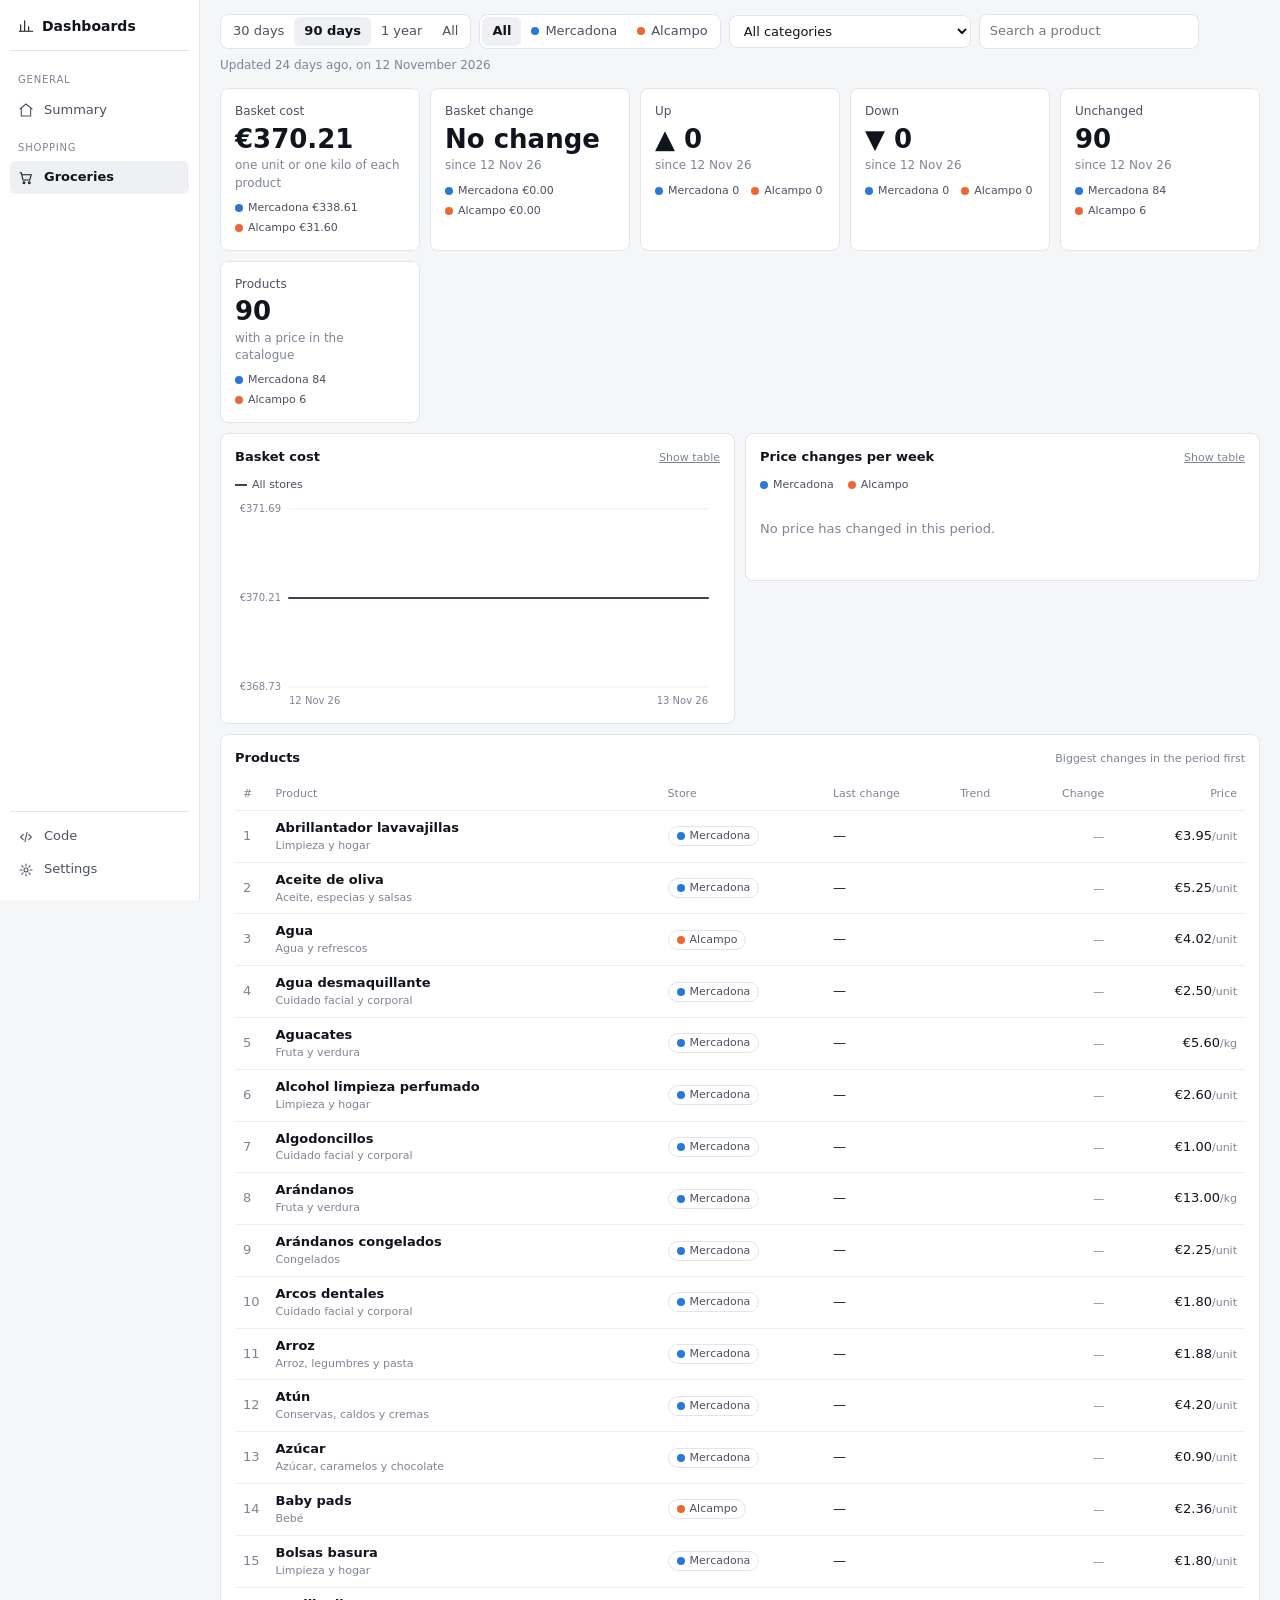
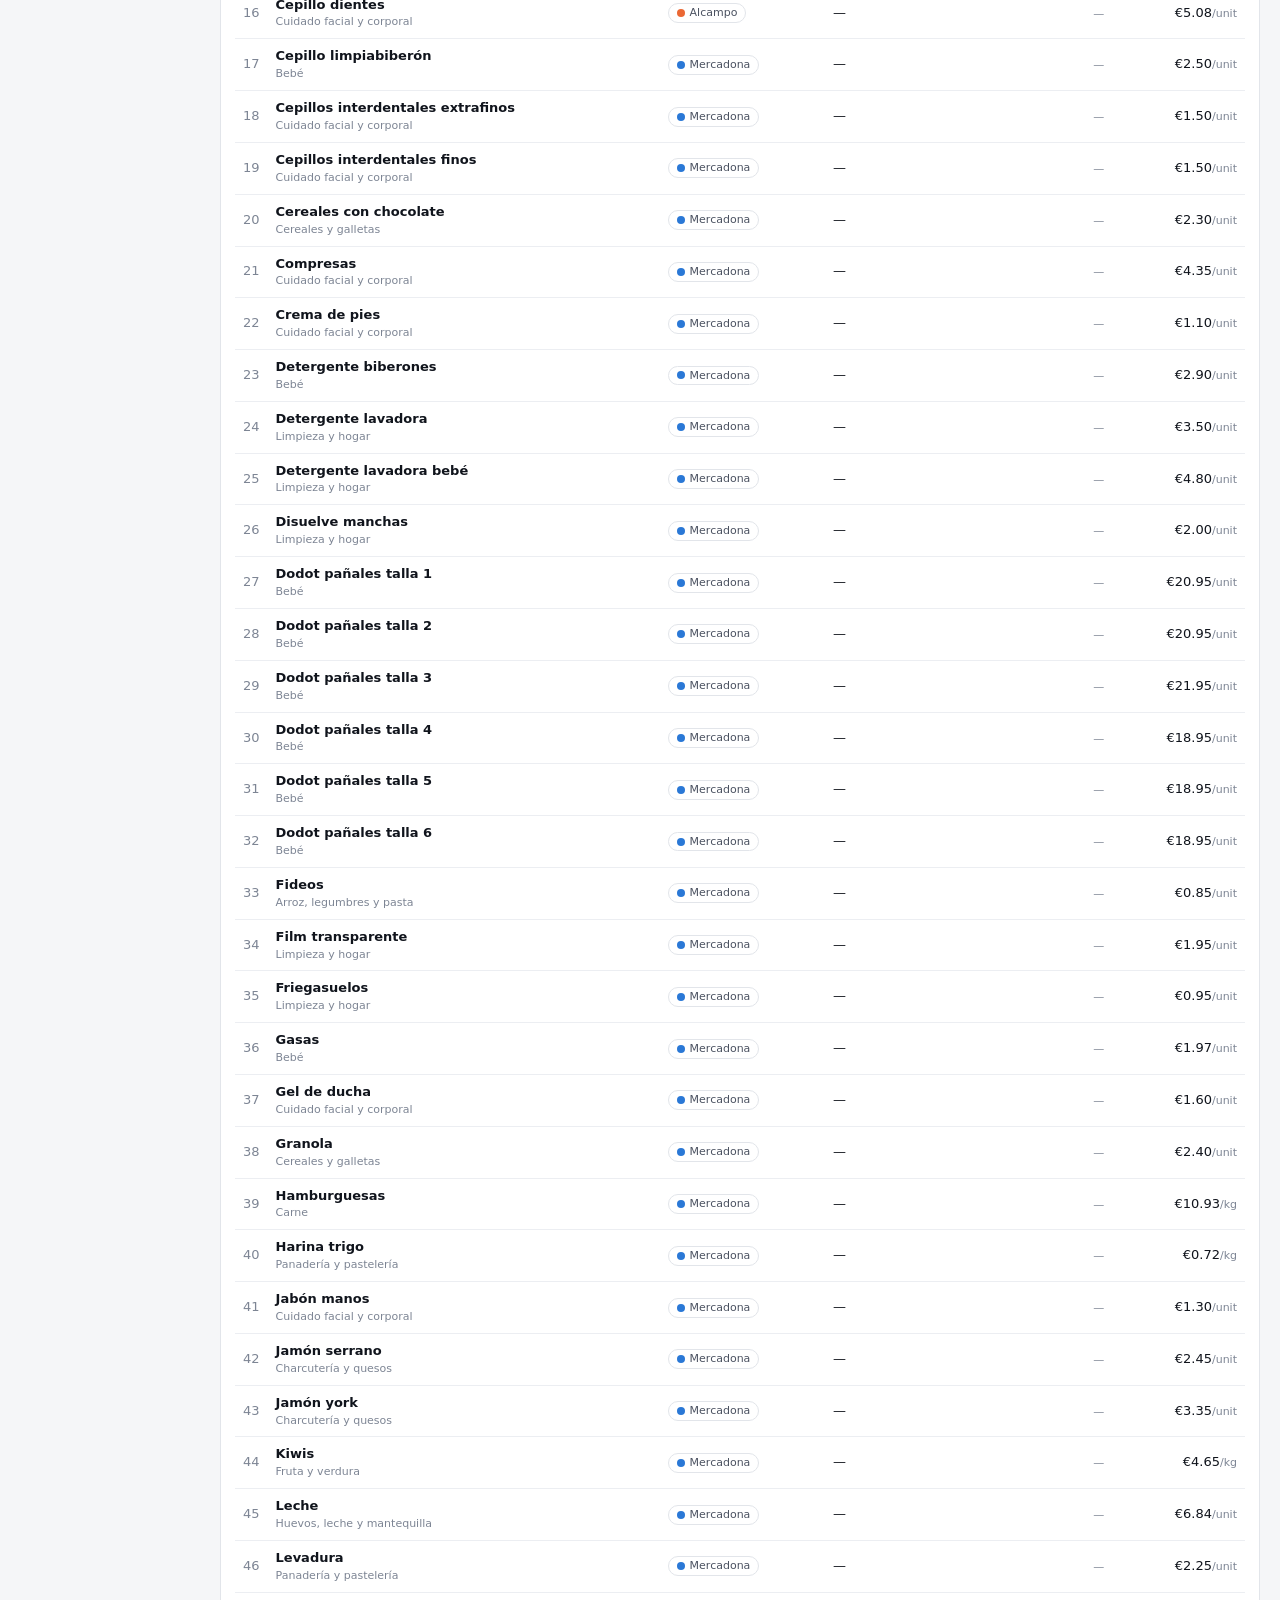
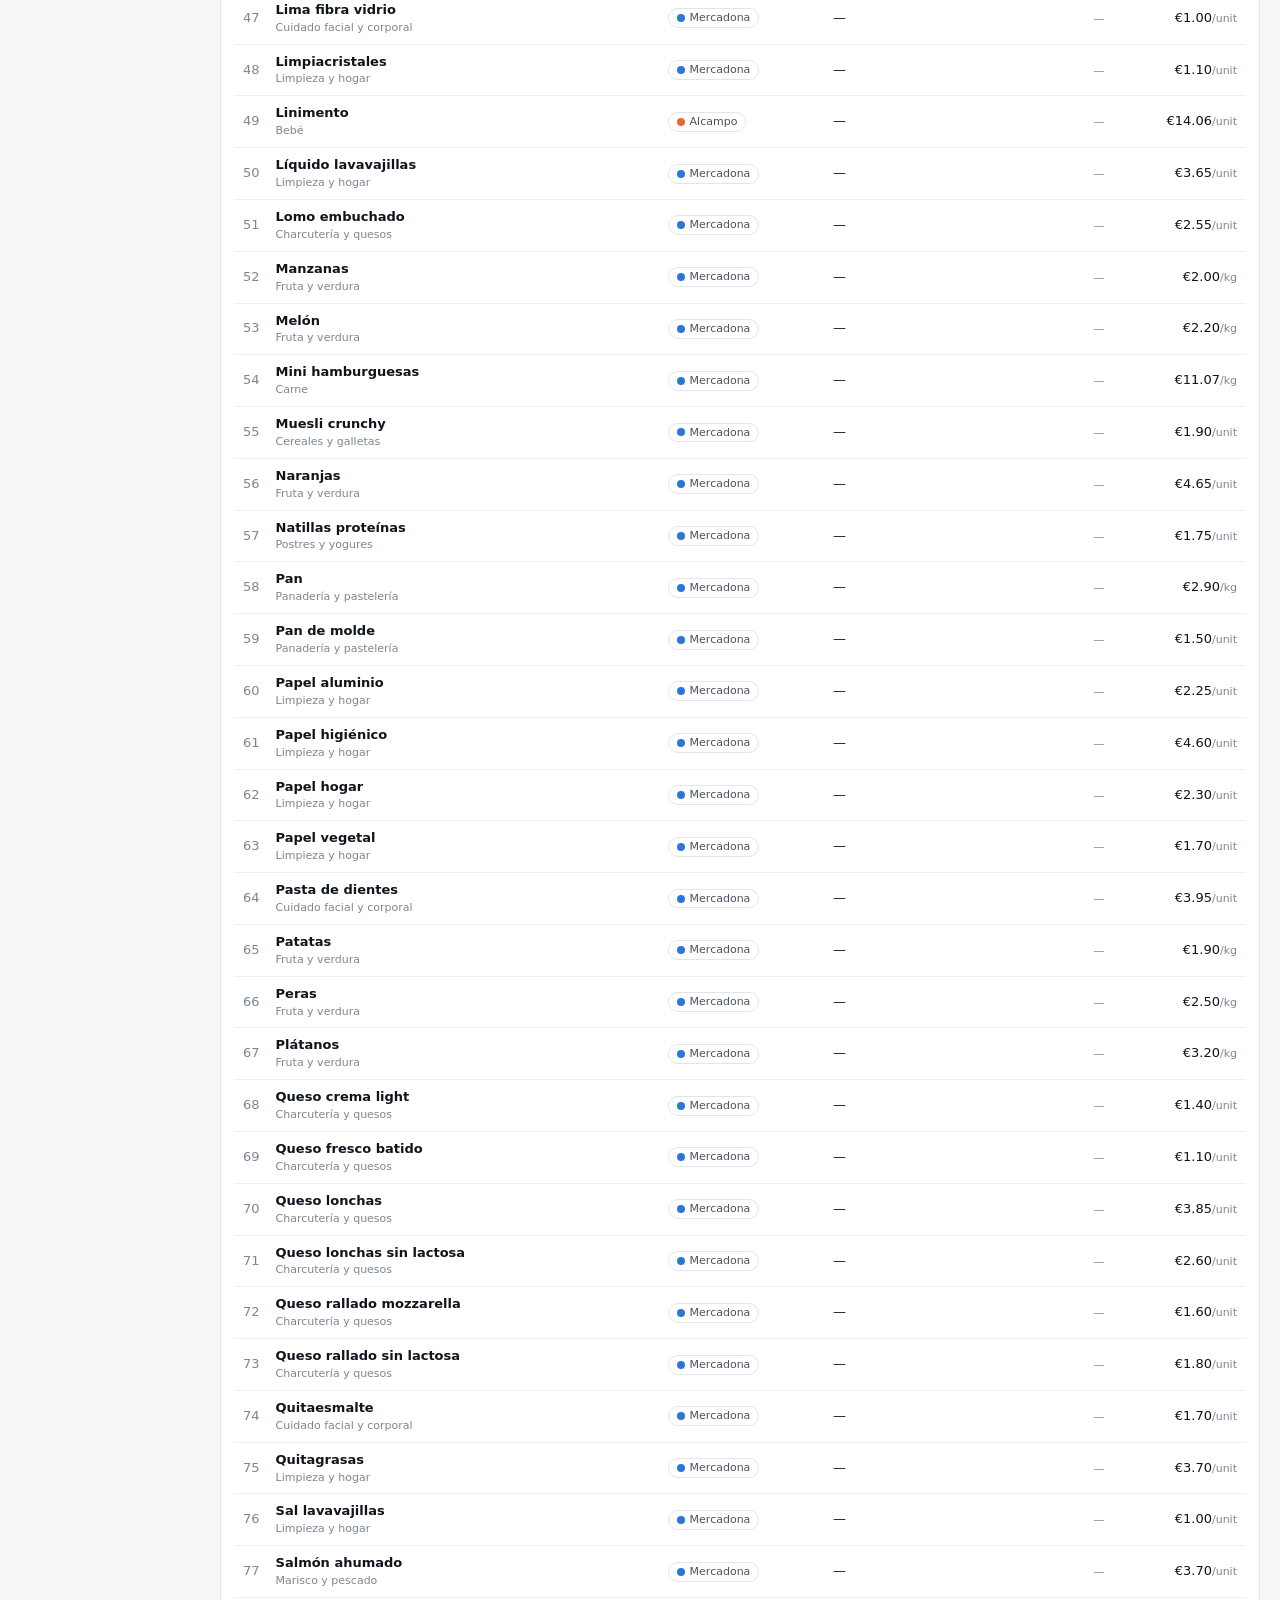
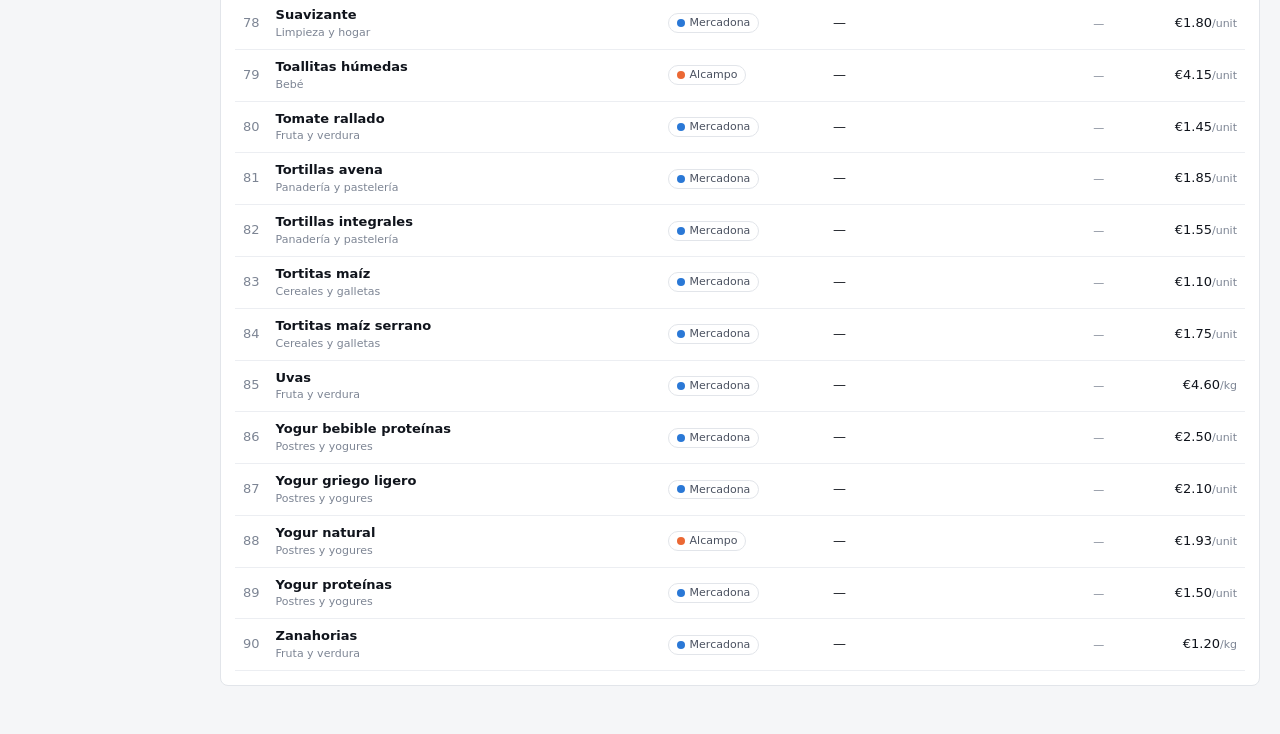
==== groceries/index.html @ 06e3a7f6 "Move the site to English, with English and Spanish texts and an embedded mode Files, code, comments," ====
<!doctype html>
<html lang="en">
<head>
  <meta charset="utf-8">
  <meta name="viewport" content="width=device-width, initial-scale=1">
  <meta name="robots" content="noindex, nofollow">
  <title data-i18n="groceries.pageTitle">Groceries · Dashboards</title>
  <link rel="stylesheet" href="../styles.css">
  <script src="../i18n.js"></script>
  <script src="../common.js"></script>
</head>
<body data-root="../" data-page="groceries">
  <aside id="menu"></aside>

  <main class="page">
    <div class="toolbar">
      <div class="button-group" id="period" role="group" data-i18n-label="groceries.period">
        <button data-days="30" data-i18n="groceries.days30">30 days</button>
        <button data-days="90" class="current" data-i18n="groceries.days90">90 days</button>
        <button data-days="365" data-i18n="groceries.year">1 year</button>
        <button data-days="0" data-i18n="groceries.all">All</button>
      </div>
      <div class="button-group" id="store" role="group" data-i18n-label="groceries.store">
        <button data-store="" class="current" data-i18n="groceries.all">All</button>
        <button data-store="Mercadona"><span class="dot s1"></span>Mercadona</button>
        <button data-store="Alcampo"><span class="dot s2"></span>Alcampo</button>
      </div>
      <select class="field" id="category" data-i18n-label="groceries.category"><option value="" data-i18n="groceries.allCategories">All categories</option></select>
      <input class="field" id="search" type="search" data-i18n-placeholder="groceries.search" data-i18n-label="groceries.search">
      <span class="spacer"></span>
      <span class="note" id="updated"></span>
    </div>

    <section class="grid stats" id="stats"></section>

    <section class="grid two">
      <div class="card">
        <div class="head"><h2 data-i18n="groceries.basketCost">Basket cost</h2><span class="spacer"></span><button class="link" data-table="basket-table" data-i18n="groceries.showTable">Show table</button></div>
        <div class="legend" id="basket-legend"></div>
        <div class="chart" id="basket"></div>
        <div class="wide-table" id="basket-table" hidden></div>
      </div>
      <div class="card">
        <div class="head"><h2 data-i18n="groceries.changesPerWeek">Price changes per week</h2><span class="spacer"></span><button class="link" data-table="weeks-table" data-i18n="groceries.showTable">Show table</button></div>
        <div class="legend"><span><span class="dot s1"></span>Mercadona</span><span><span class="dot s2"></span>Alcampo</span></div>
        <div class="chart" id="weeks"></div>
        <div class="wide-table" id="weeks-table" hidden></div>
      </div>
    </section>

    <section class="card">
      <div class="head"><h2 data-i18n="groceries.products">Products</h2><span class="spacer"></span><span class="minor" data-i18n="groceries.sortNote">Biggest changes in the period first</span></div>
      <div class="wide-table" id="products"></div>
    </section>
  </main>

  <dialog id="detail">
    <button class="field close" id="close" data-i18n="groceries.close">Close</button>
    <h2 id="detail-name"></h2>
    <p class="minor" id="detail-sub"></p>
    <div class="chart" id="detail-chart"></div>
    <div class="wide-table" id="detail-table"></div>
  </dialog>

  <script src="dashboard.js"></script>
</body>
</html>
---- styles.css ----
/* Styles shared by every dashboard. Colours are named by role (surface, text, series,
   status) and change in one place between light and dark. */

/* Theme (cool or warm) and mode (auto, light or dark). common.js sets them on <html>
   as data-theme and data-mode, from the settings saved in the browser. */

:root {
  color-scheme: light;
  --radius: 8px;
  --bg: #f5f6f8; --surface: #ffffff; --border: #e2e5ea; --text: #10141c; --text-2: #4a5160;
  --text-3: #7d8594; --grid: #eceef2; --active: #eef0f4; --total: #3d4350;
  --series-1: #2a78d6; --series-2: #eb6834; --up: #d03b3b; --down: #0ca30c; --warn: #c98500;
}
:root[data-theme="warm"] {
  --bg: #f6f6f4; --surface: #ffffff; --border: #e4e3de; --text: #14140f; --text-2: #52514e;
  --text-3: #86857e; --grid: #ecebe6; --active: #eeeeea; --total: #3d3c38;
}

@media (prefers-color-scheme: dark) {
  :root:not([data-mode="light"]) {
    color-scheme: dark;
  --bg: #0d1016; --surface: #151922; --border: #272c38; --text: #eceef2; --text-2: #b8bfcc;
  --text-3: #808898; --grid: #222733; --active: #1f2430; --total: #c9cdd6;
  --series-1: #3987e5; --series-2: #d95926; --up: #e66767; --down: #0ca30c; --warn: #fab219;
  }
  :root[data-theme="warm"]:not([data-mode="light"]) {
  --bg: #111110; --surface: #1a1a19; --border: #2e2e2b; --text: #f0efec; --text-2: #c3c2b7;
  --text-3: #8f8e85; --grid: #2a2a27; --active: #262624; --total: #d2d0c8;
  }
}
:root[data-mode="dark"] {
  color-scheme: dark;
  --bg: #0d1016; --surface: #151922; --border: #272c38; --text: #eceef2; --text-2: #b8bfcc;
  --text-3: #808898; --grid: #222733; --active: #1f2430; --total: #c9cdd6;
  --series-1: #3987e5; --series-2: #d95926; --up: #e66767; --down: #0ca30c; --warn: #fab219;
}
:root[data-mode="dark"][data-theme="warm"] {
  --bg: #111110; --surface: #1a1a19; --border: #2e2e2b; --text: #f0efec; --text-2: #c3c2b7;
  --text-3: #8f8e85; --grid: #2a2a27; --active: #262624; --total: #d2d0c8;
}

* { box-sizing: border-box; }

body {
  margin: 0;
  background: var(--bg);
  color: var(--text);
  font: 13px/1.45 system-ui, -apple-system, "Segoe UI", Roboto, sans-serif;
  display: grid;
  grid-template-columns: 200px minmax(0, 1fr);
  min-height: 100vh;
}

a { color: inherit; text-decoration: none; }

/* Side menu */

.menu {
  background: var(--surface);
  border-right: 1px solid var(--border);
  padding: 14px 10px;
  position: sticky;
  top: 0;
  height: 100vh;
  display: flex;
  flex-direction: column;
  gap: 2px;
}

.menu .brand {
  display: flex;
  align-items: center;
  gap: 8px;
  font-weight: 700;
  font-size: 14px;
  padding: 2px 8px 14px;
  border-bottom: 1px solid var(--border);
  margin-bottom: 8px;
}

.menu .group {
  color: var(--text-3);
  font-size: 10px;
  letter-spacing: 0.08em;
  text-transform: uppercase;
  padding: 12px 8px 4px;
}

.menu a.item {
  display: flex;
  align-items: center;
  gap: 10px;
  padding: 7px 8px;
  border-radius: 6px;
  color: var(--text-2);
}

.menu a.item:hover { background: var(--active); }
.menu a.item.current { background: var(--active); color: var(--text); font-weight: 600; }
.menu svg { width: 16px; height: 16px; flex: none; fill: none; stroke: currentColor; stroke-width: 1.6; stroke-linecap: round; stroke-linejoin: round; }
.menu .bottom { margin-top: auto; border-top: 1px solid var(--border); padding-top: 8px; }

/* Content */

.page { padding: 14px 20px 48px; min-width: 0; }

.toolbar {
  display: flex;
  flex-wrap: wrap;
  align-items: center;
  gap: 8px;
  margin-bottom: 14px;
}

.toolbar .spacer { flex: 1; }
.toolbar .note { color: var(--text-3); font-size: 12px; }

.title { font-size: 17px; font-weight: 650; margin: 2px 0 12px; display: flex; align-items: center; gap: 8px; }
.section { color: var(--text-3); font-size: 10px; letter-spacing: 0.08em; text-transform: uppercase; margin: 22px 0 8px; }

.dot { width: 8px; height: 8px; border-radius: 50%; display: inline-block; flex: none; background: var(--text-3); }
.dot.ok { background: var(--down); }
.dot.warn { background: var(--warn); }
.dot.bad { background: var(--up); }
.dot.s1 { background: var(--series-1); }
.dot.s2 { background: var(--series-2); }

/* Button groups and fields of the filter bar */

.button-group { display: inline-flex; border: 1px solid var(--border); border-radius: var(--radius); background: var(--surface); padding: 2px; }
.button-group button { font: inherit; color: var(--text-2); background: none; border: 0; border-radius: 6px; padding: 5px 10px; cursor: pointer; display: inline-flex; align-items: center; gap: 6px; }
.button-group button:hover { color: var(--text); }
.button-group button.current { background: var(--active); color: var(--text); font-weight: 600; }

.field { font: inherit; color: var(--text); background: var(--surface); border: 1px solid var(--border); border-radius: var(--radius); padding: 7px 10px; }
input.field { min-width: 220px; }

/* Alerts on the summary */

.alerts { display: flex; flex-wrap: wrap; gap: 8px; margin-bottom: 6px; }
.chip { display: inline-flex; align-items: center; gap: 7px; border: 1px solid var(--border); background: var(--surface); border-radius: 999px; padding: 5px 12px; }
.chip:hover { border-color: var(--text-3); }
.chip .of { color: var(--text-3); }

/* Cards */

.card { background: var(--surface); border: 1px solid var(--border); border-radius: var(--radius); padding: 14px; min-width: 0; }
.card h2 { margin: 0; font-size: 13px; font-weight: 600; }
.card .head { display: flex; align-items: center; gap: 8px; margin-bottom: 10px; }
.card .head .spacer { flex: 1; }
.card .head a, .link { color: var(--text-3); font-size: 11px; text-decoration: underline; cursor: pointer; background: none; border: 0; padding: 0; font-family: inherit; }

.grid { display: grid; gap: 10px; }
.grid.summary { grid-template-columns: repeat(auto-fill, minmax(230px, 250px)); }
.grid.stats { grid-template-columns: repeat(auto-fit, minmax(170px, 1fr)); margin-bottom: 10px; }
.grid.two { grid-template-columns: repeat(auto-fit, minmax(360px, 1fr)); align-items: start; margin-bottom: 10px; }

a.card.summary { display: flex; flex-direction: column; gap: 2px; min-height: 190px; }
a.card.summary:hover { border-color: var(--text-3); }
.summary .head svg { width: 15px; height: 15px; fill: none; stroke: currentColor; stroke-width: 1.6; stroke-linecap: round; stroke-linejoin: round; }
.summary .sub { color: var(--text-2); }
.summary .lines { border-top: 1px solid var(--grid); margin-top: 10px; padding-top: 8px; color: var(--text-2); display: grid; gap: 3px; }
.summary .foot { margin-top: auto; padding-top: 10px; color: var(--text-3); font-size: 11px; }

.stat .label { color: var(--text-2); font-size: 12px; }
.stat .value { font-size: 26px; font-weight: 650; line-height: 1.25; font-variant-numeric: tabular-nums; margin: 2px 0; }
.stat .detail { color: var(--text-3); font-size: 12px; min-height: 18px; }
.stat .split { display: flex; flex-wrap: wrap; gap: 4px 12px; margin-top: 8px; color: var(--text-2); font-size: 11px; }
.stat .split span { display: inline-flex; align-items: center; gap: 5px; }

/* Tables */

table { width: 100%; border-collapse: collapse; font-variant-numeric: tabular-nums; }
th, td { text-align: left; padding: 8px; border-bottom: 1px solid var(--grid); vertical-align: middle; }
th { color: var(--text-3); font-weight: 500; font-size: 11px; }
td.num, th.num { text-align: right; white-space: nowrap; }
td.rank { color: var(--text-3); width: 28px; }
tr.row { cursor: pointer; }
tr.row:hover td { background: var(--active); }
.wide-table { overflow-x: auto; }
.name { font-weight: 600; }
.minor { color: var(--text-3); font-size: 11px; }

.tag { display: inline-flex; align-items: center; gap: 5px; border: 1px solid var(--border); border-radius: 999px; padding: 1px 8px; font-size: 11px; color: var(--text-2); white-space: nowrap; }

/* Up and down: colour never stands alone, it always comes with an arrow and a figure. */
.change { white-space: nowrap; color: var(--text-2); }
.change .arrow { font-size: 9px; margin-right: 3px; }
.change.up .arrow { color: var(--up); }
.change.down .arrow { color: var(--down); }

.empty { color: var(--text-3); padding: 14px 0; }

/* Charts */

.legend { display: flex; flex-wrap: wrap; gap: 4px 14px; color: var(--text-2); font-size: 11px; margin-bottom: 6px; }
.legend span { display: inline-flex; align-items: center; gap: 5px; }
.legend .dash { width: 12px; height: 2px; background: var(--total); display: inline-block; }

.chart { position: relative; }
.chart svg { display: block; width: 100%; height: auto; overflow: visible; }
.chart .axis text { fill: var(--text-3); font-size: 10px; }
.chart .grid-y { stroke: var(--grid); stroke-width: 1; }
.chart .line { fill: none; stroke: var(--total); stroke-width: 2; stroke-linejoin: round; stroke-linecap: round; }
.chart .line.s1 { stroke: var(--series-1); }
.chart .line.s2 { stroke: var(--series-2); }
.chart .mark { fill: var(--total); stroke: var(--surface); stroke-width: 2; }
.chart .mark.s1, .chart .bar-s1 { fill: var(--series-1); }
.chart .mark.s2, .chart .bar-s2 { fill: var(--series-2); }
.chart .cursor { stroke: var(--text-3); stroke-width: 1; stroke-dasharray: 3 3; }
.chart .tip {
  position: absolute;
  pointer-events: none;
  background: var(--text);
  color: var(--surface);
  border-radius: 6px;
  padding: 4px 8px;
  font-size: 11px;
  white-space: nowrap;
  transform: translate(-50%, -130%);
  z-index: 2;
}

.spark { width: 84px; height: 22px; display: block; }
.spark path { fill: none; stroke: var(--text-2); stroke-width: 1.4; }

dialog {
  width: min(720px, calc(100vw - 24px));
  border: 1px solid var(--border);
  border-radius: var(--radius);
  background: var(--surface);
  color: var(--text);
  padding: 18px;
}
dialog::backdrop { background: rgb(0 0 0 / 0.45); }
dialog h2 { margin: 0 0 2px; font-size: 16px; }
dialog .close { float: right; cursor: pointer; }

/* On narrow screens the menu becomes a bar at the top. */
@media (max-width: 800px) {
  body { grid-template-columns: minmax(0, 1fr); }
  .menu { position: static; height: auto; flex-direction: row; flex-wrap: wrap; align-items: center; border-right: 0; border-bottom: 1px solid var(--border); padding: 8px 10px; }
  .menu .brand { border: 0; margin: 0; padding: 2px 8px; }
  .menu .group { display: none; }
  .menu .bottom { margin: 0 0 0 auto; border: 0; padding: 0; }
  .page { padding: 12px 12px 40px; }
  input.field { min-width: 0; flex: 1 1 160px; }
}

/* Settings: menu at the top and narrow width. */
:root[data-menu="top"] body { grid-template-columns: minmax(0, 1fr); }
:root[data-menu="top"] .menu { position: static; height: auto; flex-direction: row; flex-wrap: wrap; align-items: center; border-right: 0; border-bottom: 1px solid var(--border); padding: 8px 14px; }
:root[data-menu="top"] .menu .brand { border: 0; margin: 0; padding: 2px 12px 2px 4px; }
:root[data-menu="top"] .menu .group { display: none; }
:root[data-menu="top"] .menu .bottom { margin: 0 0 0 auto; border: 0; padding: 0; }
:root[data-width="narrow"] .page { max-width: 1100px; width: 100%; margin: 0 auto; }

.menu .bottom { position: relative; }
.menu button.item { display: flex; align-items: center; gap: 10px; padding: 7px 8px; border-radius: 6px; color: var(--text-2); background: none; border: 0; font: inherit; width: 100%; cursor: pointer; }
.menu button.item:hover, .menu button.item[aria-expanded="true"] { background: var(--active); color: var(--text); }

.settings { position: absolute; left: calc(100% + 8px); bottom: 0; width: 270px; background: var(--surface); border: 1px solid var(--border); border-radius: var(--radius); padding: 12px; box-shadow: 0 8px 28px rgb(0 0 0 / 0.14); z-index: 5; }
:root[data-menu="top"] .settings { left: auto; right: 0; bottom: auto; top: calc(100% + 8px); }
.settings .label { color: var(--text-3); font-size: 10px; letter-spacing: 0.08em; text-transform: uppercase; margin: 10px 0 5px; }
.settings .label:first-child { margin-top: 0; }
.settings .button-group { display: flex; }
.settings .button-group button { flex: 1; justify-content: center; }
.settings .swatch { display: inline-flex; border-radius: 3px; overflow: hidden; }
.settings .swatch i { width: 10px; height: 14px; display: block; }

@media (max-width: 800px) {
  .settings { left: auto; right: 0; bottom: auto; top: calc(100% + 8px); }
}

:root[data-menu="top"] .menu .bottom { display: flex; gap: 2px; }
:root[data-menu="top"] .menu button.item { width: auto; }
@media (max-width: 800px) {
  .menu .bottom { display: flex; gap: 2px; }
  .menu button.item { width: auto; }
}

/* Embedded (?embed=1, inside Home Assistant for instance): no menu, and a link back
   to the summary on the other pages. */
:root[data-embed="true"] body { grid-template-columns: minmax(0, 1fr); }
:root[data-embed="true"] #menu { display: none; }
.back svg { width: 14px; height: 14px; fill: none; stroke: currentColor; stroke-width: 1.8; stroke-linecap: round; stroke-linejoin: round; }
.back { display: inline-flex; align-items: center; gap: 6px; color: var(--text-2); margin-bottom: 10px; }
.back:hover { color: var(--text); }
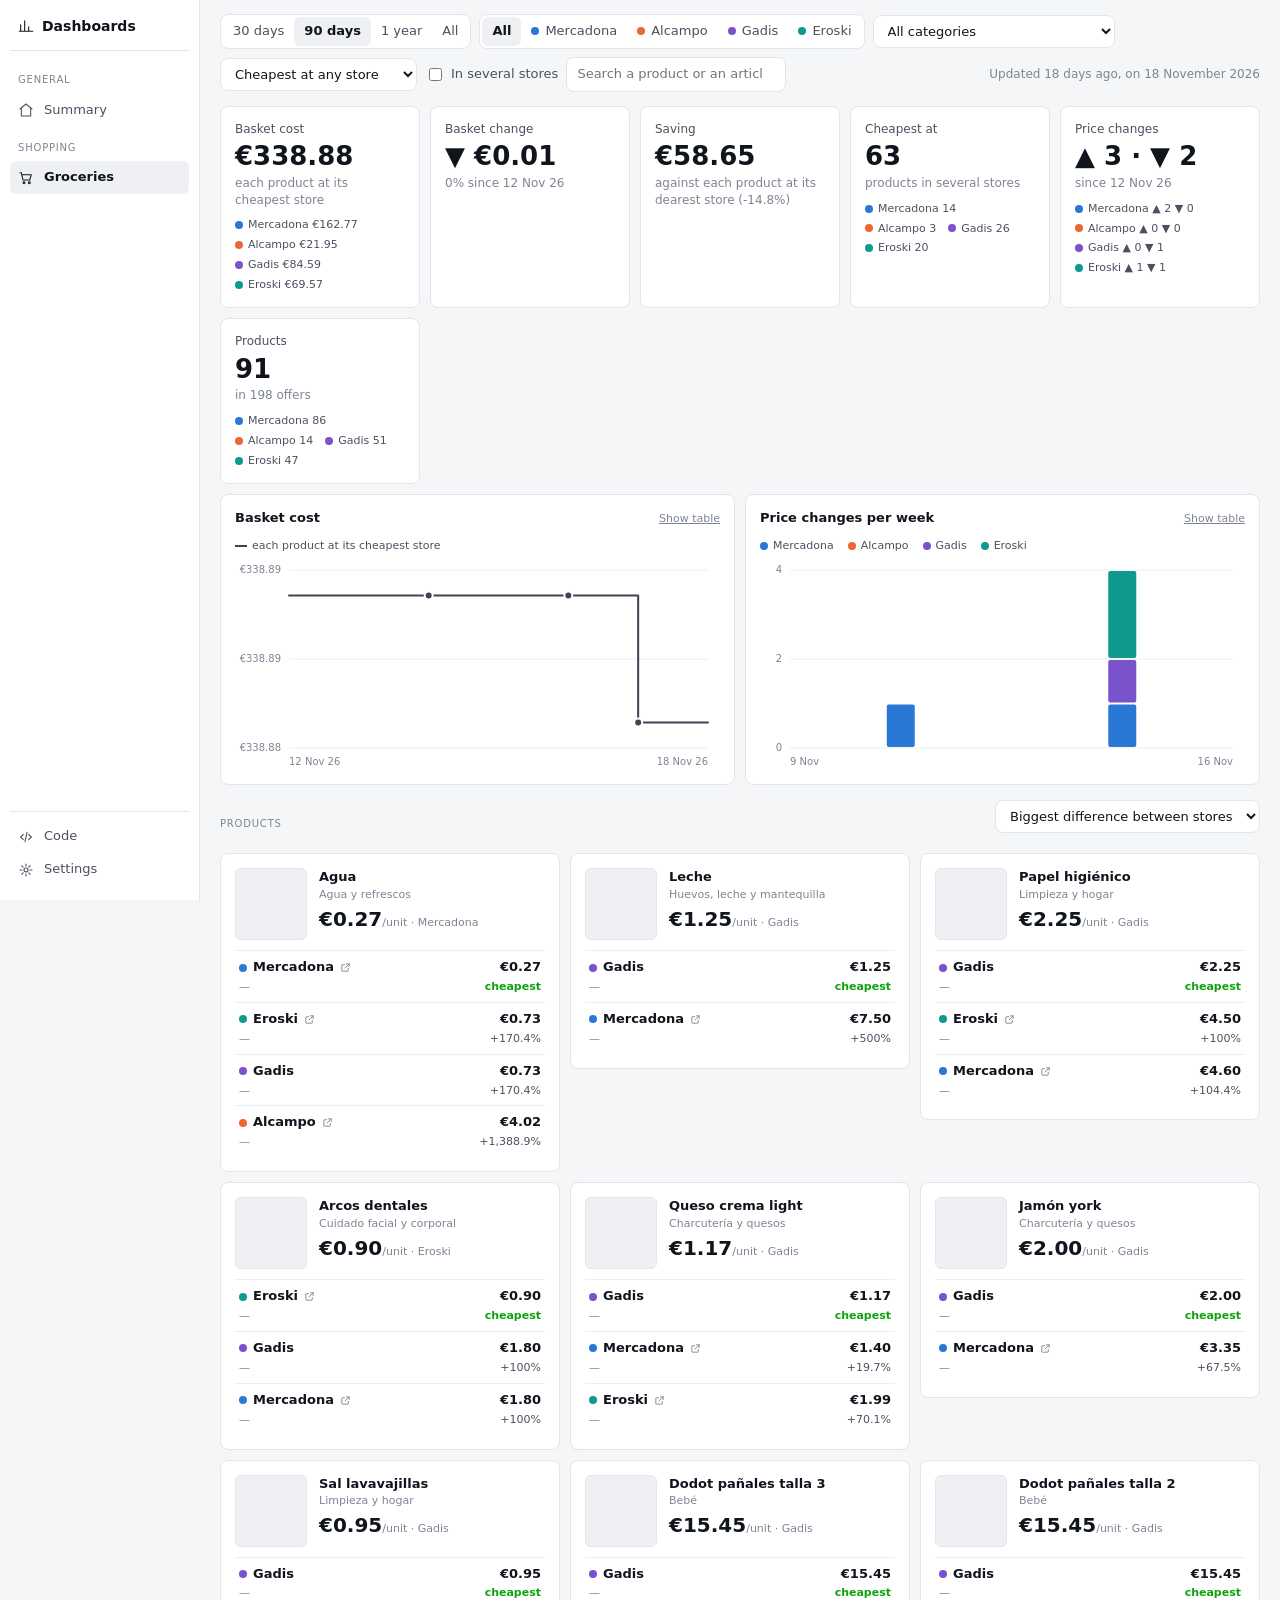
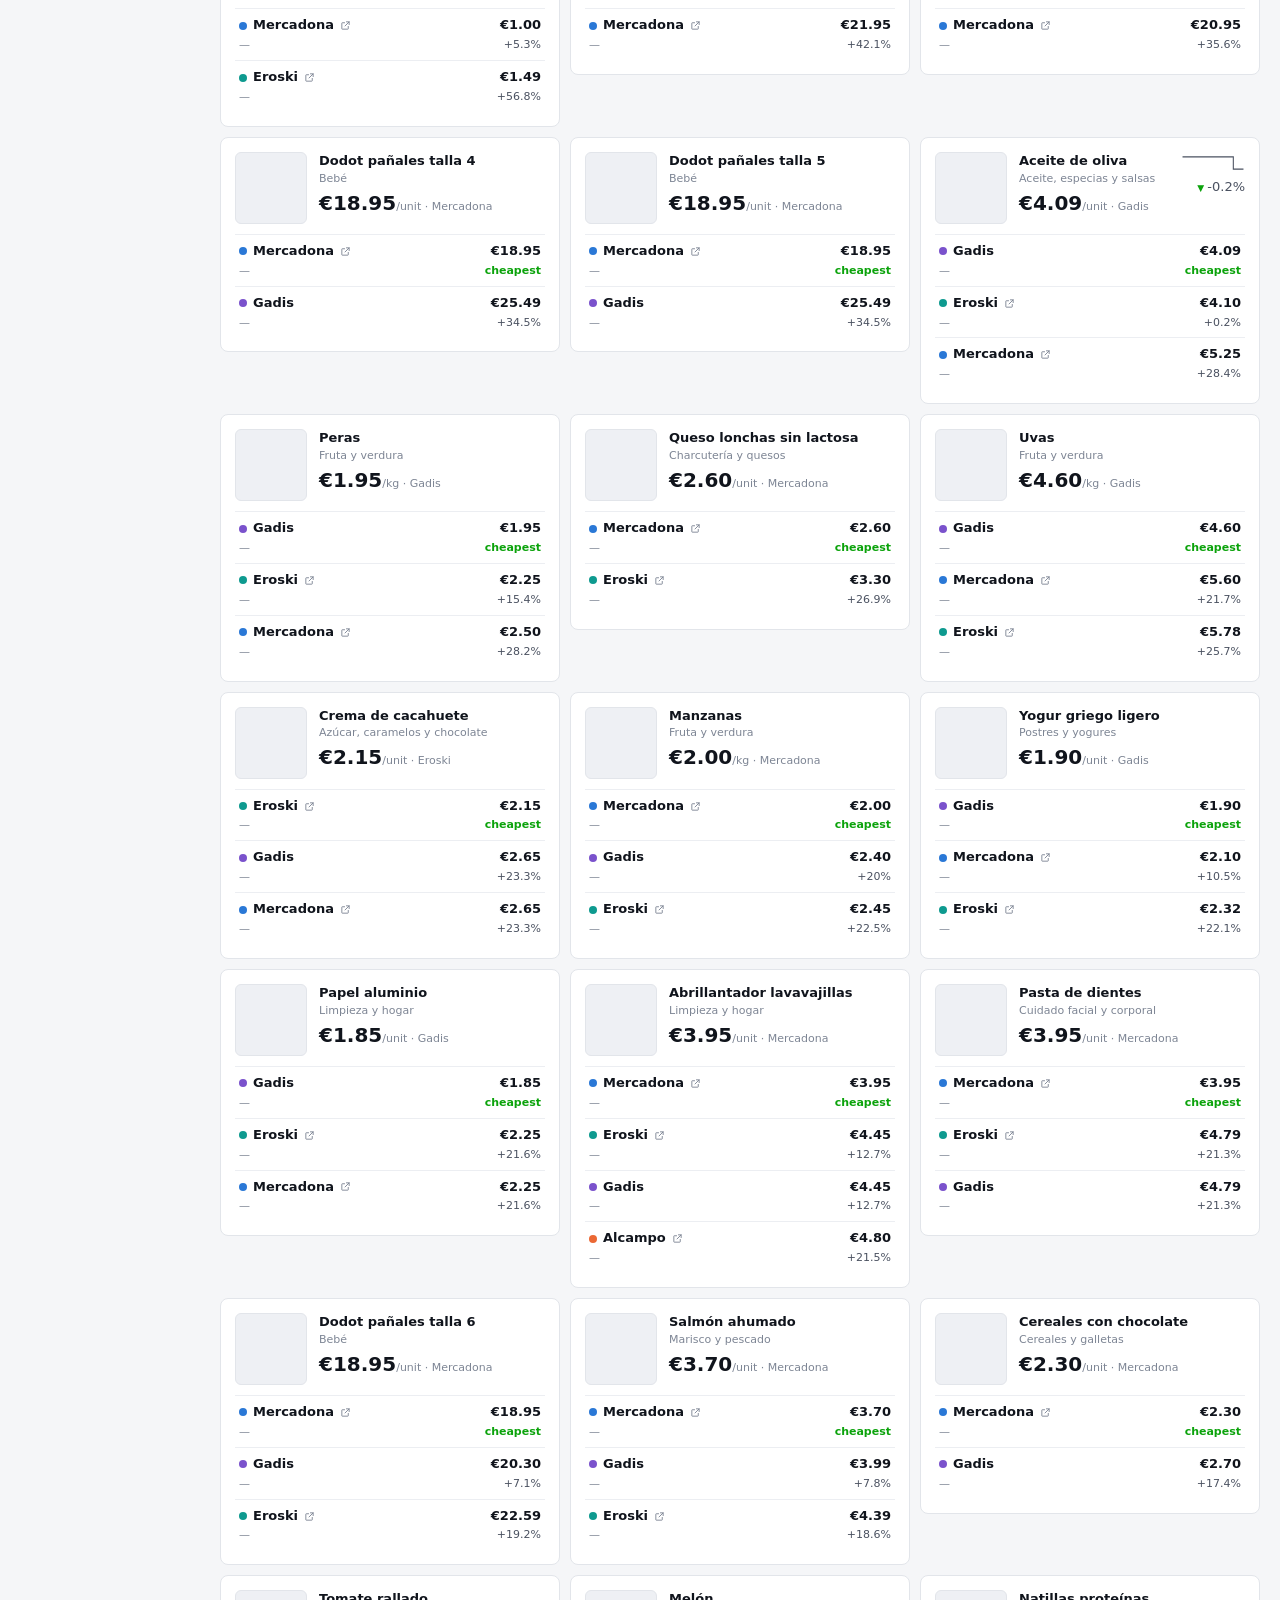
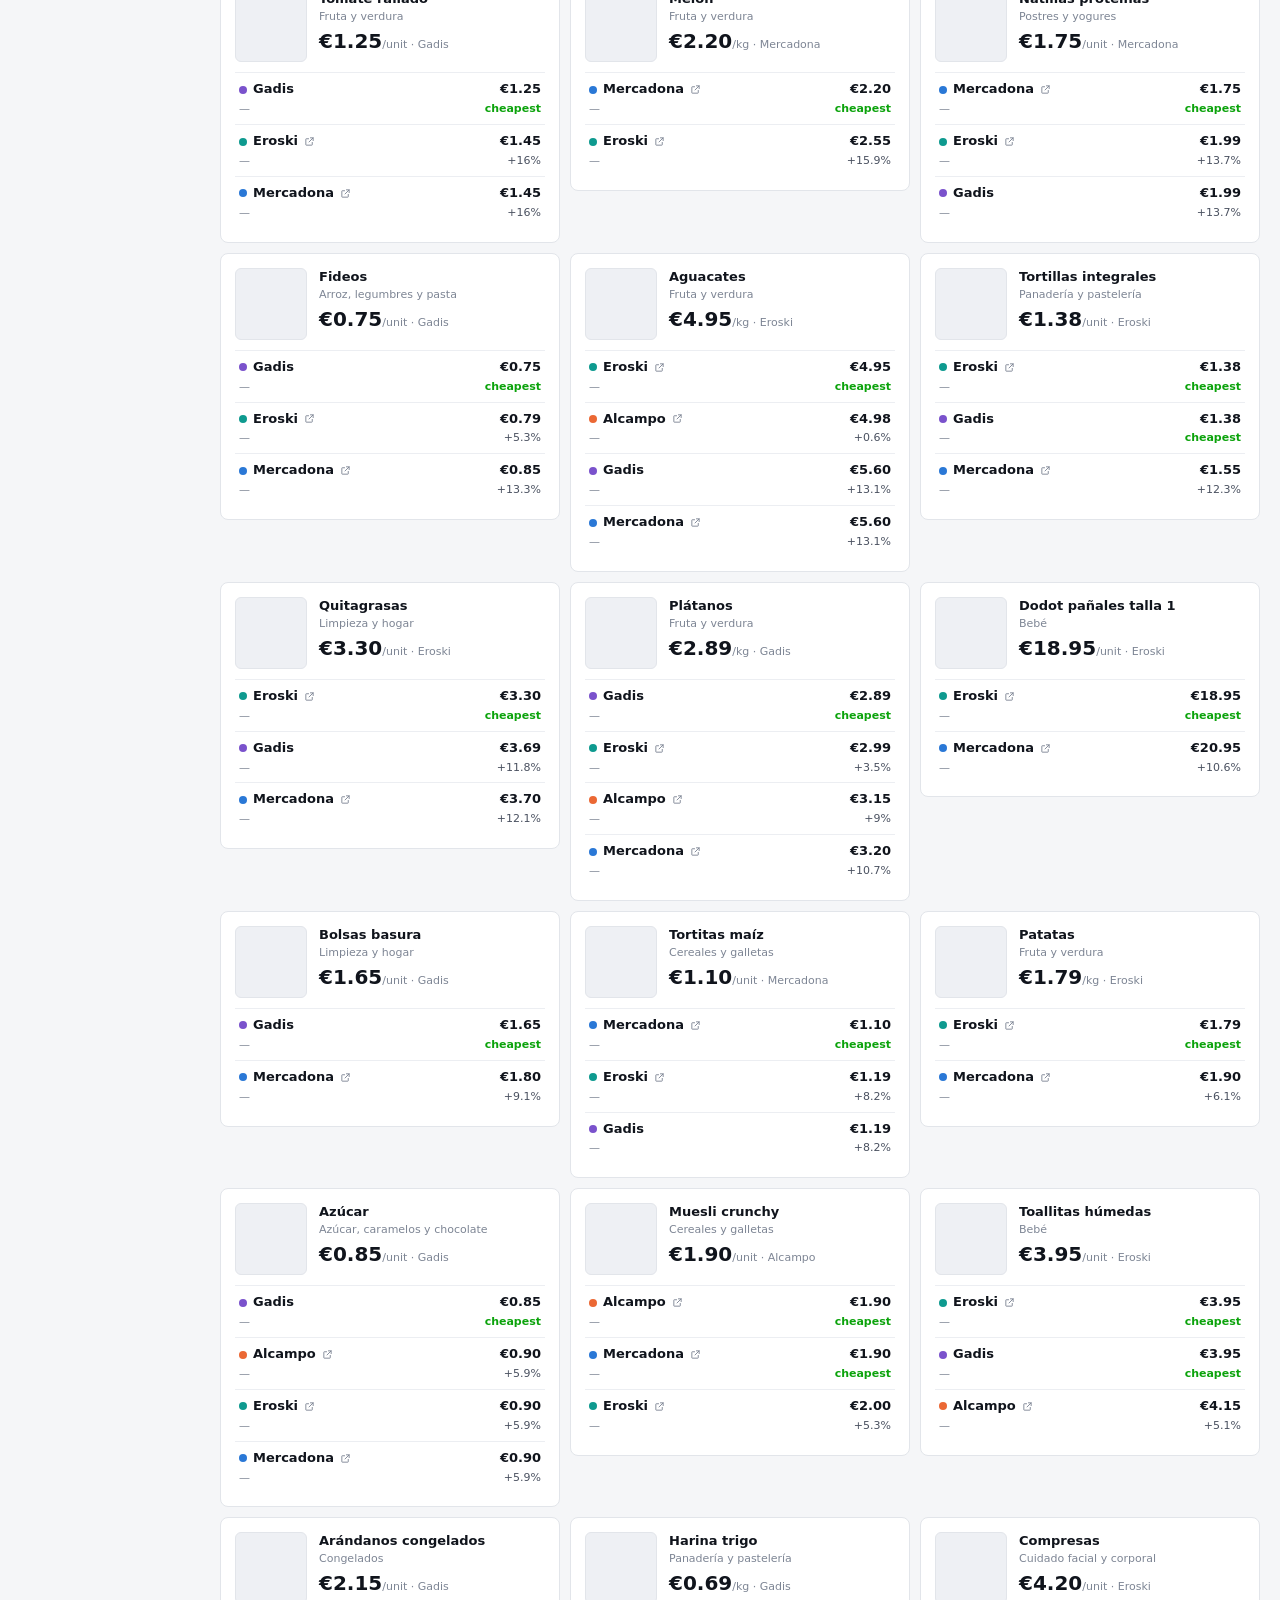
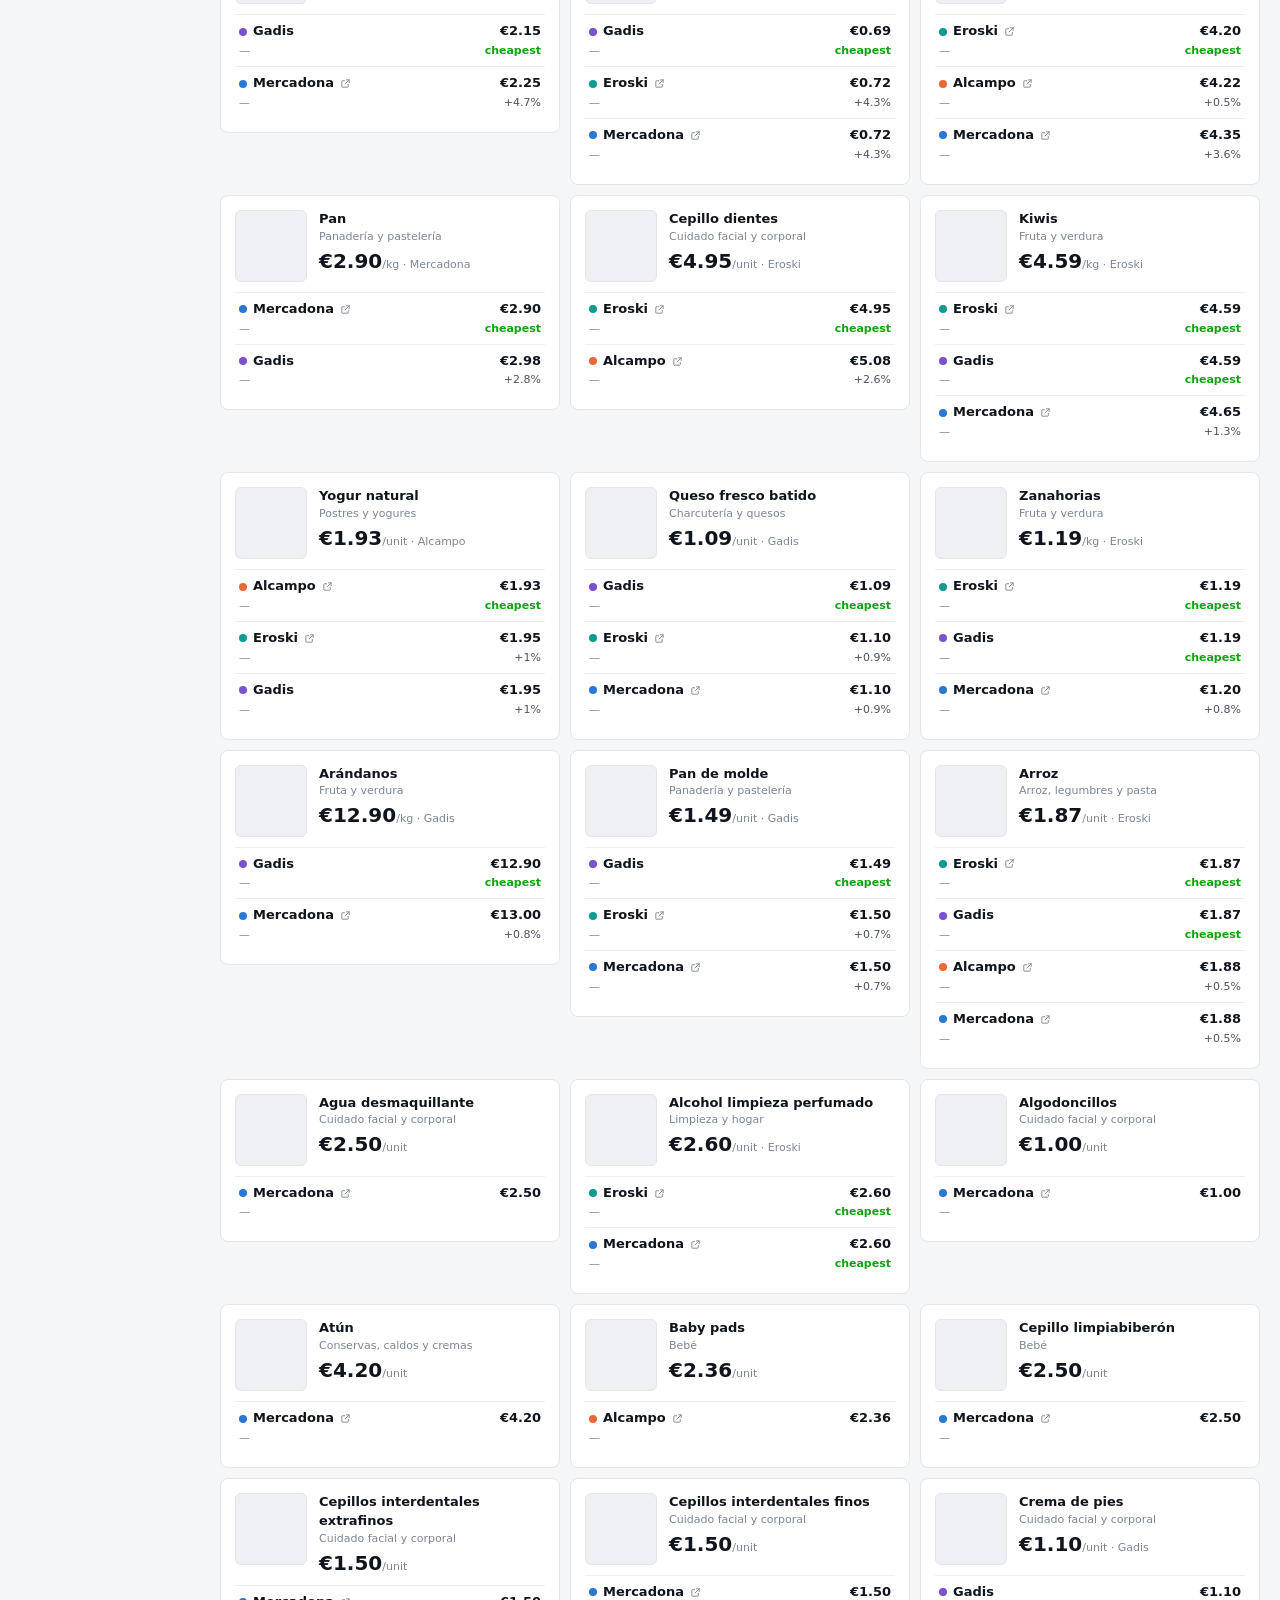
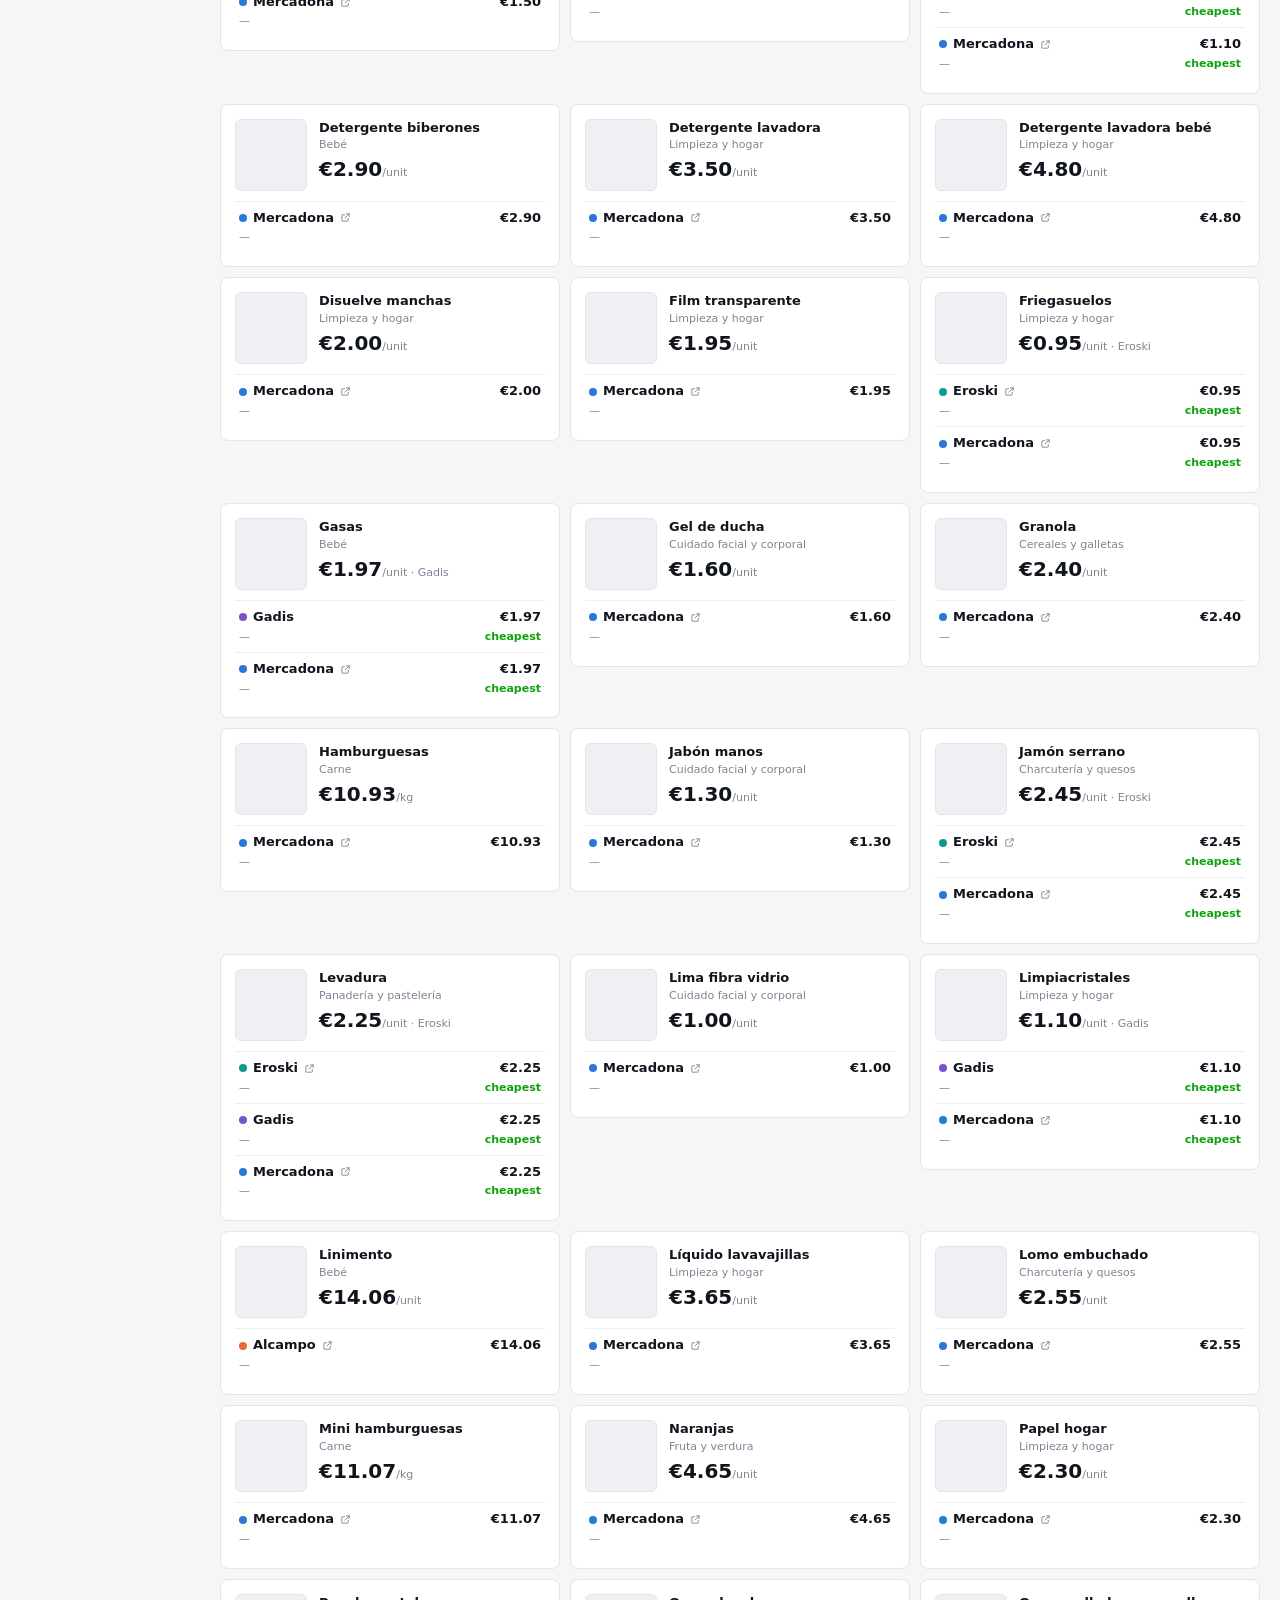
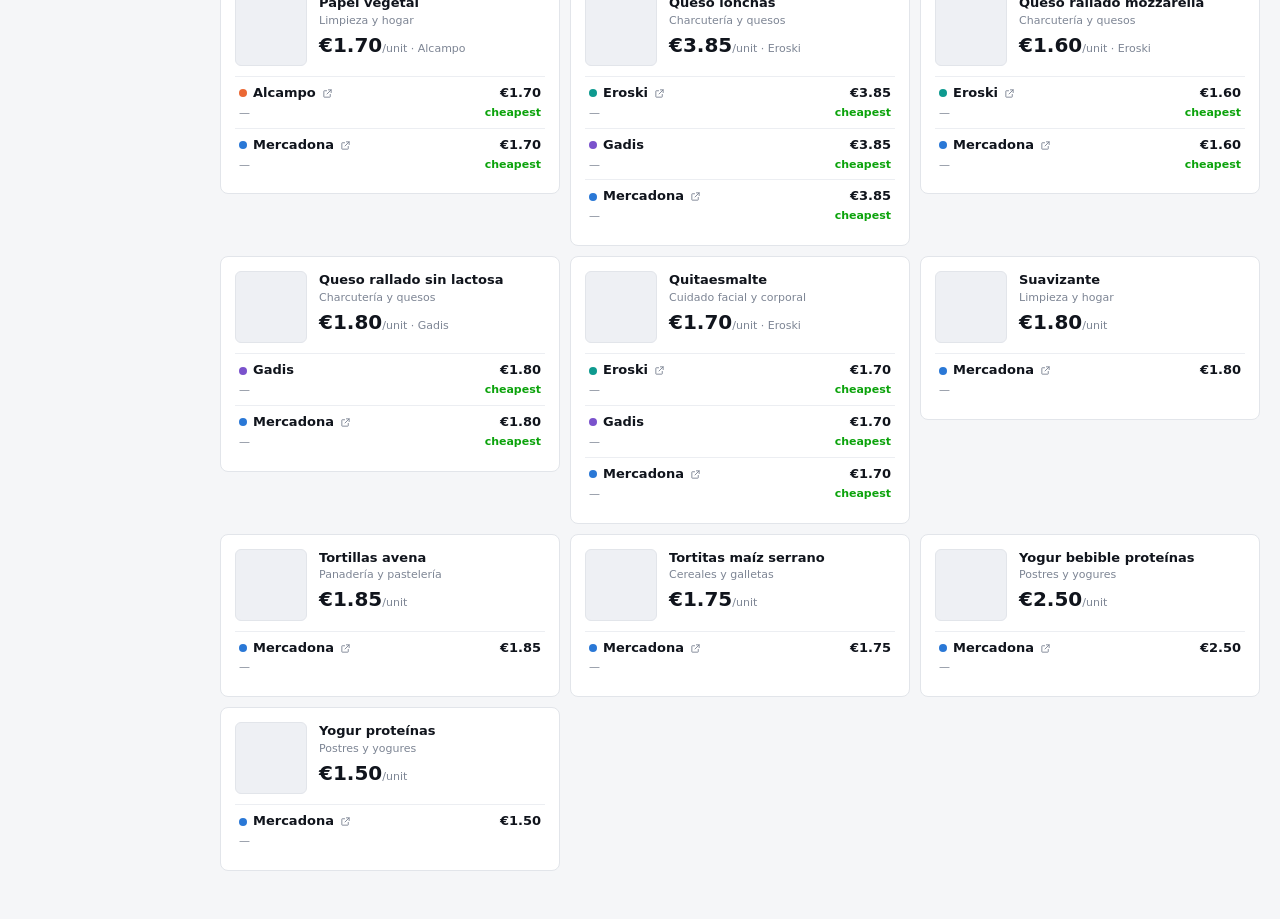
==== commit d538119d: "Groceries: a card per product comparing the four stores - One card per product with its photo and a " ====
--- a/groceries/index.html
+++ b/groceries/index.html
@@ -22,10 +22,10 @@
       </div>
       <div class="button-group" id="store" role="group" data-i18n-label="groceries.store">
         <button data-store="" class="current" data-i18n="groceries.all">All</button>
-        <button data-store="Mercadona"><span class="dot s1"></span>Mercadona</button>
-        <button data-store="Alcampo"><span class="dot s2"></span>Alcampo</button>
       </div>
       <select class="field" id="category" data-i18n-label="groceries.category"><option value="" data-i18n="groceries.allCategories">All categories</option></select>
+      <select class="field" id="cheapest" data-i18n-label="groceries.cheapestAt"><option value="" data-i18n="groceries.cheapestAny">Cheapest at any store</option></select>
+      <label class="check"><input type="checkbox" id="several"><span data-i18n="groceries.several">In several stores</span></label>
       <input class="field" id="search" type="search" data-i18n-placeholder="groceries.search" data-i18n-label="groceries.search">
       <span class="spacer"></span>
       <span class="note" id="updated"></span>
@@ -36,28 +36,36 @@
     <section class="grid two">
       <div class="card">
         <div class="head"><h2 data-i18n="groceries.basketCost">Basket cost</h2><span class="spacer"></span><button class="link" data-table="basket-table" data-i18n="groceries.showTable">Show table</button></div>
-        <div class="legend" id="basket-legend"></div>
+        <div class="legend"><span><span class="dash"></span><span data-i18n="groceries.basketDetail">each product at its cheapest store</span></span></div>
         <div class="chart" id="basket"></div>
         <div class="wide-table" id="basket-table" hidden></div>
       </div>
       <div class="card">
         <div class="head"><h2 data-i18n="groceries.changesPerWeek">Price changes per week</h2><span class="spacer"></span><button class="link" data-table="weeks-table" data-i18n="groceries.showTable">Show table</button></div>
-        <div class="legend"><span><span class="dot s1"></span>Mercadona</span><span><span class="dot s2"></span>Alcampo</span></div>
+        <div class="legend" id="weeks-legend"></div>
         <div class="chart" id="weeks"></div>
         <div class="wide-table" id="weeks-table" hidden></div>
       </div>
     </section>
 
-    <section class="card">
-      <div class="head"><h2 data-i18n="groceries.products">Products</h2><span class="spacer"></span><span class="minor" data-i18n="groceries.sortNote">Biggest changes in the period first</span></div>
-      <div class="wide-table" id="products"></div>
-    </section>
+    <div class="toolbar">
+      <div class="section" data-i18n="groceries.products">Products</div>
+      <span class="spacer"></span>
+      <select class="field" id="sort" data-i18n-label="groceries.sort">
+        <option value="gap" data-i18n="groceries.sortGap">Biggest difference between stores</option>
+        <option value="change" data-i18n="groceries.sortChange">Biggest change in the period</option>
+        <option value="price" data-i18n="groceries.sortPrice">Cheapest first</option>
+        <option value="name" data-i18n="groceries.sortName">By name</option>
+      </select>
+    </div>
+    <section class="grid products" id="products"></section>
   </main>
 
   <dialog id="detail">
     <button class="field close" id="close" data-i18n="groceries.close">Close</button>
     <h2 id="detail-name"></h2>
     <p class="minor" id="detail-sub"></p>
+    <ul class="offers" id="detail-offers"></ul>
     <div class="chart" id="detail-chart"></div>
     <div class="wide-table" id="detail-table"></div>
   </dialog>
--- a/styles.css
+++ b/styles.css
@@ -9,7 +9,7 @@
   --radius: 8px;
   --bg: #f5f6f8; --surface: #ffffff; --border: #e2e5ea; --text: #10141c; --text-2: #4a5160;
   --text-3: #7d8594; --grid: #eceef2; --active: #eef0f4; --total: #3d4350;
-  --series-1: #2a78d6; --series-2: #eb6834; --up: #d03b3b; --down: #0ca30c; --warn: #c98500;
+  --series-1: #2a78d6; --series-2: #eb6834; --series-3: #7a52cc; --series-4: #0e9a8f; --up: #d03b3b; --down: #0ca30c; --warn: #c98500;
 }
 :root[data-theme="warm"] {
   --bg: #f6f6f4; --surface: #ffffff; --border: #e4e3de; --text: #14140f; --text-2: #52514e;
@@ -21,7 +21,7 @@
     color-scheme: dark;
   --bg: #0d1016; --surface: #151922; --border: #272c38; --text: #eceef2; --text-2: #b8bfcc;
   --text-3: #808898; --grid: #222733; --active: #1f2430; --total: #c9cdd6;
-  --series-1: #3987e5; --series-2: #d95926; --up: #e66767; --down: #0ca30c; --warn: #fab219;
+  --series-1: #3987e5; --series-2: #d95926; --series-3: #9b78e6; --series-4: #1fb5a8; --up: #e66767; --down: #0ca30c; --warn: #fab219;
   }
   :root[data-theme="warm"]:not([data-mode="light"]) {
   --bg: #111110; --surface: #1a1a19; --border: #2e2e2b; --text: #f0efec; --text-2: #c3c2b7;
@@ -32,7 +32,7 @@
   color-scheme: dark;
   --bg: #0d1016; --surface: #151922; --border: #272c38; --text: #eceef2; --text-2: #b8bfcc;
   --text-3: #808898; --grid: #222733; --active: #1f2430; --total: #c9cdd6;
-  --series-1: #3987e5; --series-2: #d95926; --up: #e66767; --down: #0ca30c; --warn: #fab219;
+  --series-1: #3987e5; --series-2: #d95926; --series-3: #9b78e6; --series-4: #1fb5a8; --up: #e66767; --down: #0ca30c; --warn: #fab219;
 }
 :root[data-mode="dark"][data-theme="warm"] {
   --bg: #111110; --surface: #1a1a19; --border: #2e2e2b; --text: #f0efec; --text-2: #c3c2b7;
@@ -78,6 +78,9 @@
   margin-bottom: 8px;
 }
 
+/* The site switcher (https://moilolon.com/nav.js) wears the colours of the page. */
+moilolon-nav { --moilolon-nav-surface: var(--surface); --moilolon-nav-text: var(--text); --moilolon-nav-border: var(--border); }
+
 .menu .group {
   color: var(--text-3);
   font-size: 10px;
@@ -124,6 +127,8 @@
 .dot.bad { background: var(--up); }
 .dot.s1 { background: var(--series-1); }
 .dot.s2 { background: var(--series-2); }
+.dot.s3 { background: var(--series-3); }
+.dot.s4 { background: var(--series-4); }
 
 /* Button groups and fields of the filter bar */
 
@@ -204,9 +209,13 @@
 .chart .line { fill: none; stroke: var(--total); stroke-width: 2; stroke-linejoin: round; stroke-linecap: round; }
 .chart .line.s1 { stroke: var(--series-1); }
 .chart .line.s2 { stroke: var(--series-2); }
+.chart .line.s3 { stroke: var(--series-3); }
+.chart .line.s4 { stroke: var(--series-4); }
 .chart .mark { fill: var(--total); stroke: var(--surface); stroke-width: 2; }
 .chart .mark.s1, .chart .bar-s1 { fill: var(--series-1); }
 .chart .mark.s2, .chart .bar-s2 { fill: var(--series-2); }
+.chart .mark.s3, .chart .bar-s3 { fill: var(--series-3); }
+.chart .mark.s4, .chart .bar-s4 { fill: var(--series-4); }
 .chart .cursor { stroke: var(--text-3); stroke-width: 1; stroke-dasharray: 3 3; }
 .chart .tip {
   position: absolute;
@@ -236,6 +245,34 @@
 dialog h2 { margin: 0 0 2px; font-size: 16px; }
 dialog .close { float: right; cursor: pointer; }
 
+/* Product cards: a product with its offers, one line per store. */
+
+.toolbar label.check { display: inline-flex; align-items: center; gap: 6px; color: var(--text-2); cursor: pointer; }
+.grid.products { grid-template-columns: repeat(auto-fill, minmax(290px, 1fr)); align-items: start; }
+.product { display: flex; flex-direction: column; gap: 10px; cursor: pointer; }
+.product:hover, .product:focus-visible { border-color: var(--text-3); outline: none; }
+.product .top { display: flex; gap: 12px; align-items: flex-start; }
+.product .photo { width: 72px; height: 72px; flex: none; border-radius: 6px; background: #fff; border: 1px solid var(--border); object-fit: contain; padding: 4px; }
+.product .photo.none { background: var(--active); }
+.product .about { min-width: 0; flex: 1; }
+.product .best { font-size: 20px; font-weight: 650; font-variant-numeric: tabular-nums; margin-top: 4px; line-height: 1.2; }
+.product .best .minor { font-weight: 400; }
+.product .side { display: flex; flex-direction: column; align-items: flex-end; gap: 4px; flex: none; }
+.product .spark { width: 64px; }
+
+.offers { list-style: none; margin: 0; padding: 0; border-top: 1px solid var(--grid); }
+.offers li { border-bottom: 1px solid var(--grid); }
+.offers li:last-child { border-bottom: 0; }
+.offer { display: grid; grid-template-columns: minmax(0, 1fr) auto; gap: 2px 10px; padding: 7px 4px; border-radius: 4px; font-variant-numeric: tabular-nums; }
+a.offer:hover { background: var(--active); }
+.offer .store { display: flex; align-items: center; gap: 6px; font-weight: 600; min-width: 0; }
+.offer .store svg { width: 11px; height: 11px; flex: none; fill: none; stroke: var(--text-3); stroke-width: 2; stroke-linecap: round; stroke-linejoin: round; }
+.offer .price { text-align: right; font-weight: 600; white-space: nowrap; }
+.offer .article { color: var(--text-3); font-size: 11px; overflow: hidden; text-overflow: ellipsis; white-space: nowrap; }
+.offer .gap { text-align: right; font-size: 11px; color: var(--text-2); white-space: nowrap; }
+.offer .gap.least { color: var(--down); font-weight: 600; }
+dialog .offers { margin: 10px 0; }
+
 /* On narrow screens the menu becomes a bar at the top. */
 @media (max-width: 800px) {
   body { grid-template-columns: minmax(0, 1fr); }
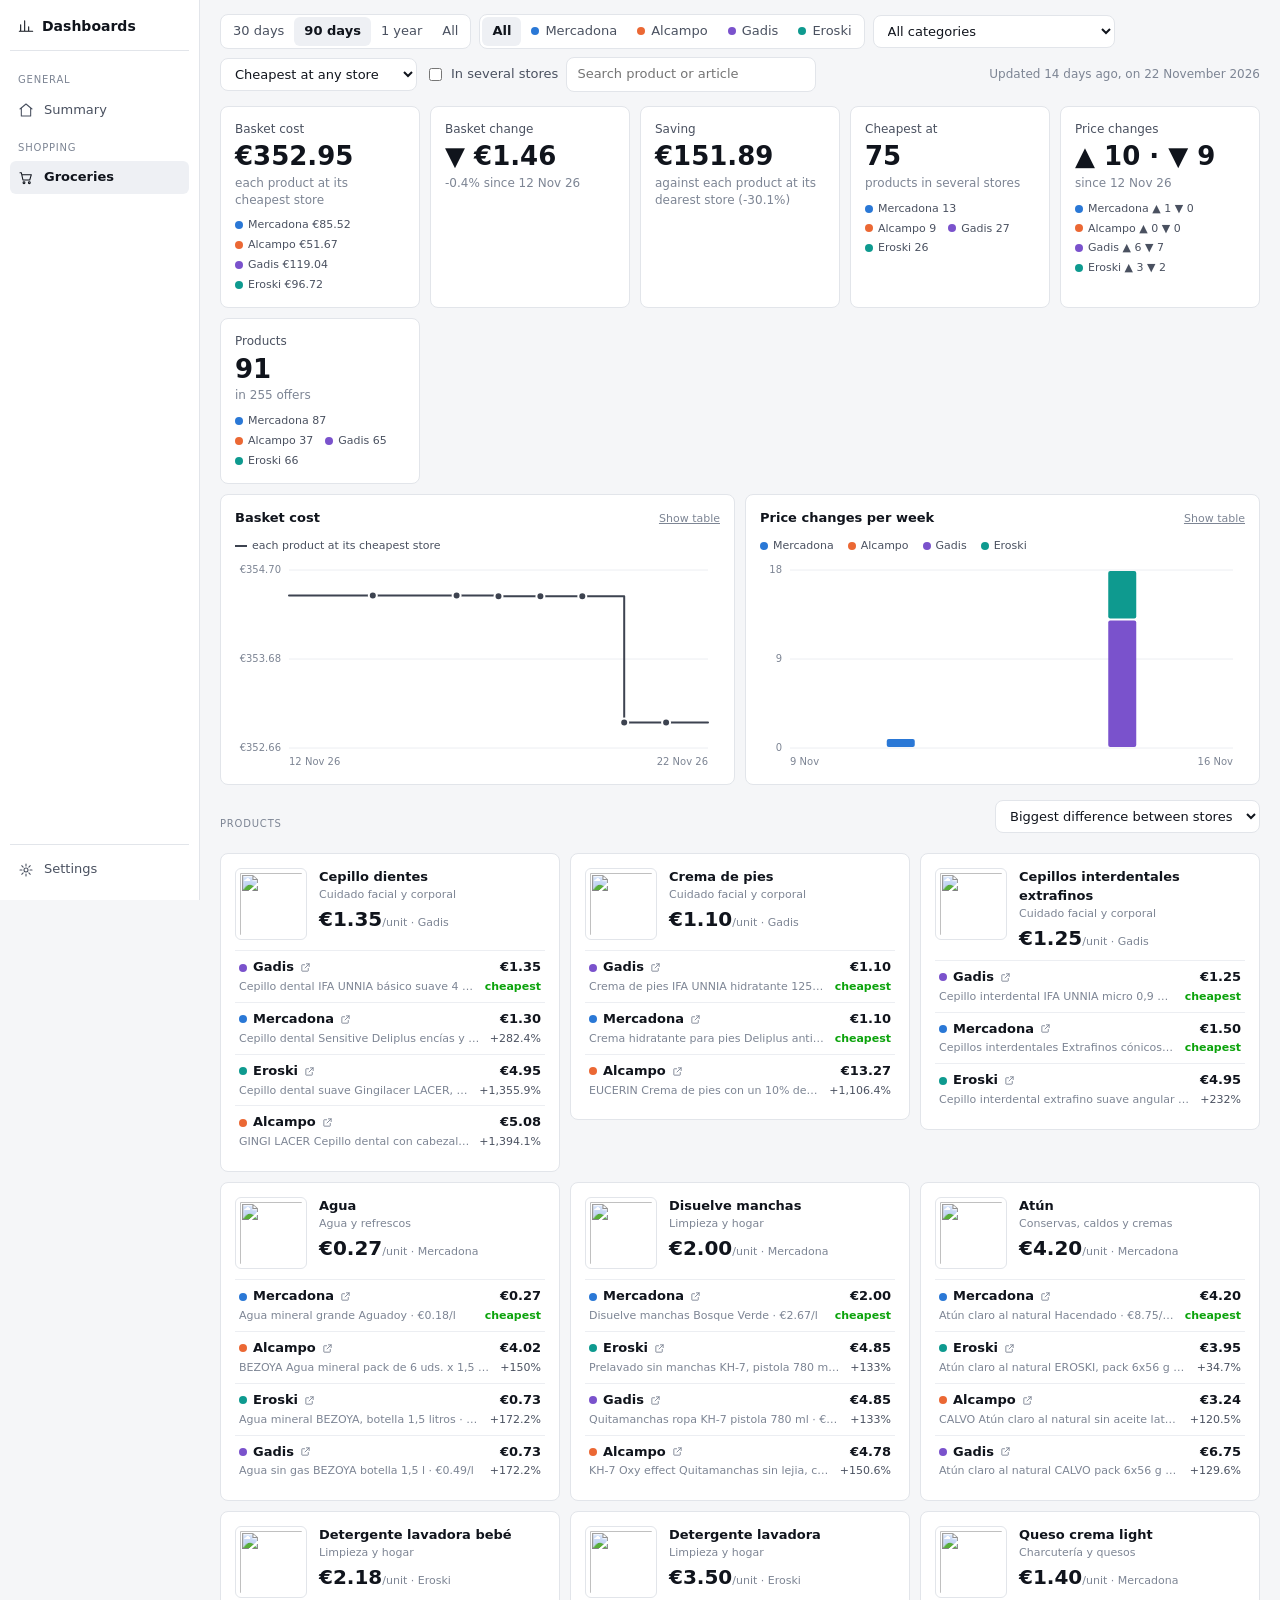
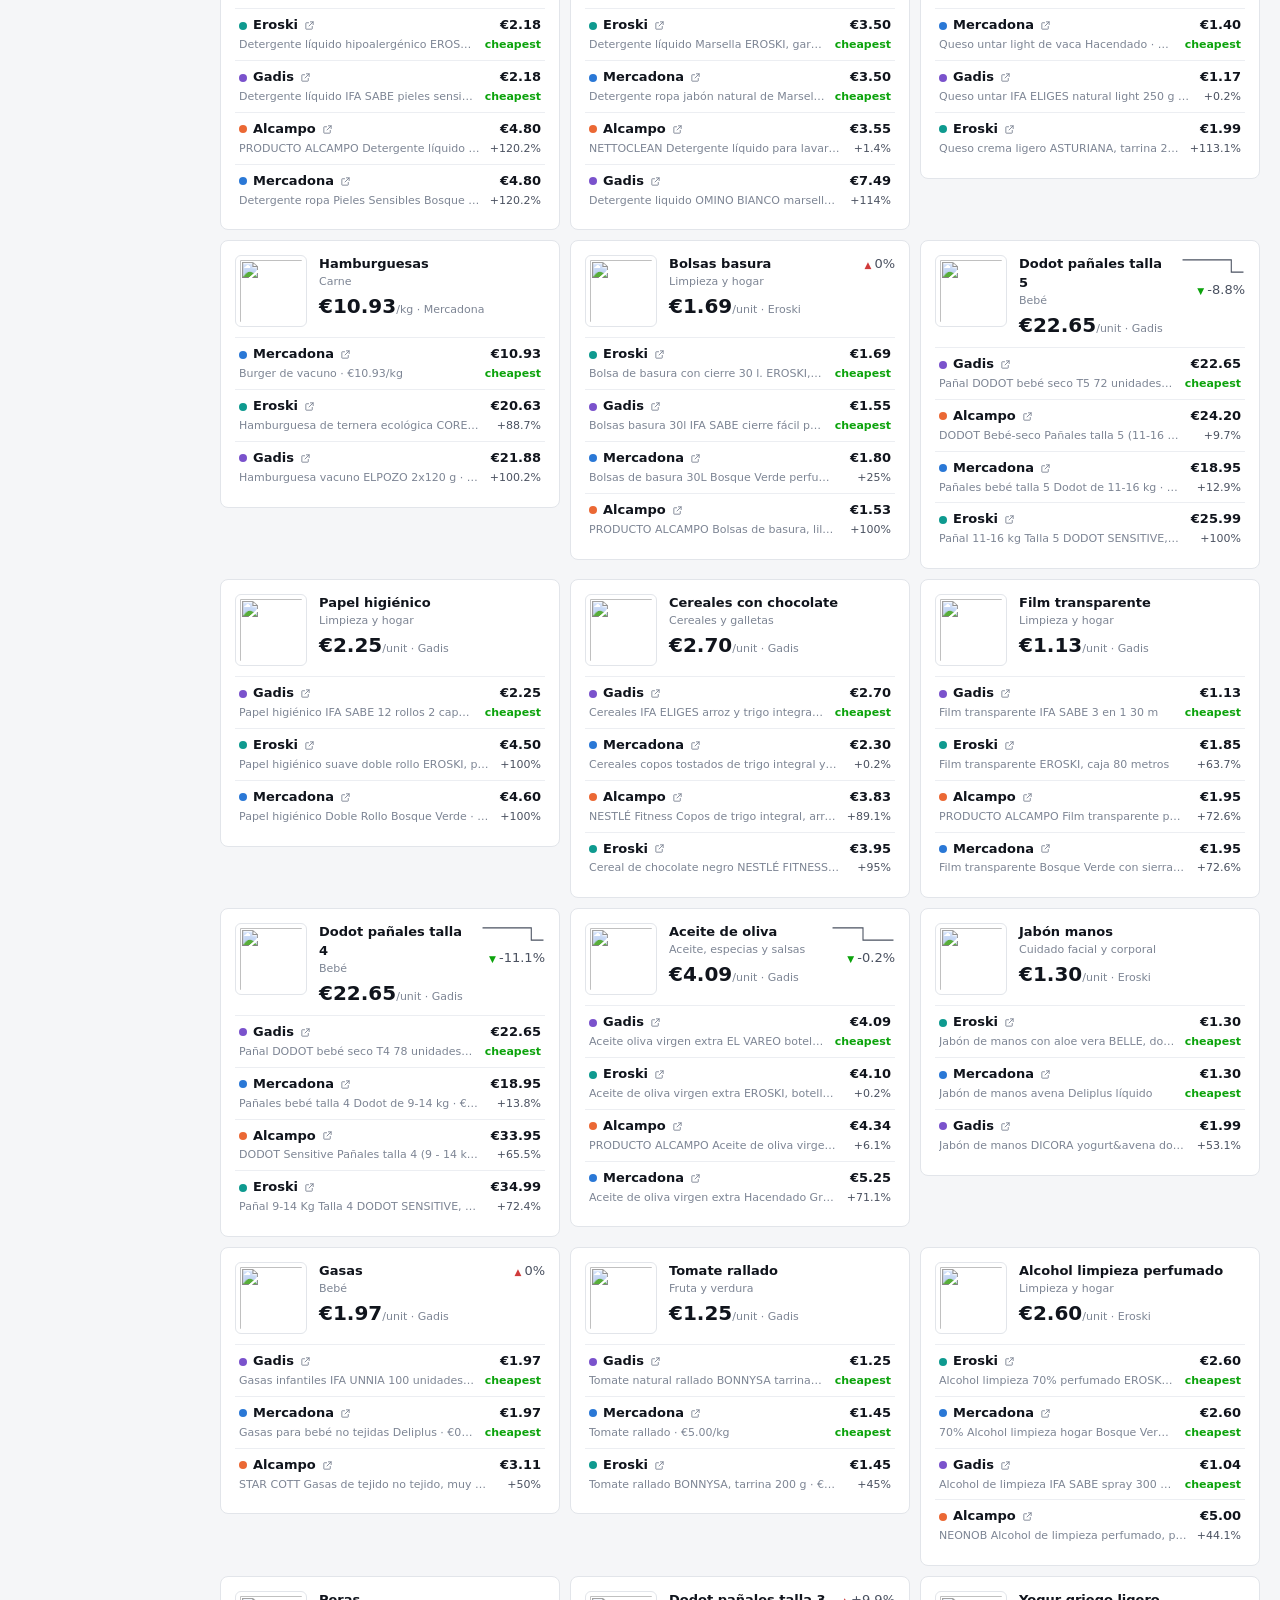
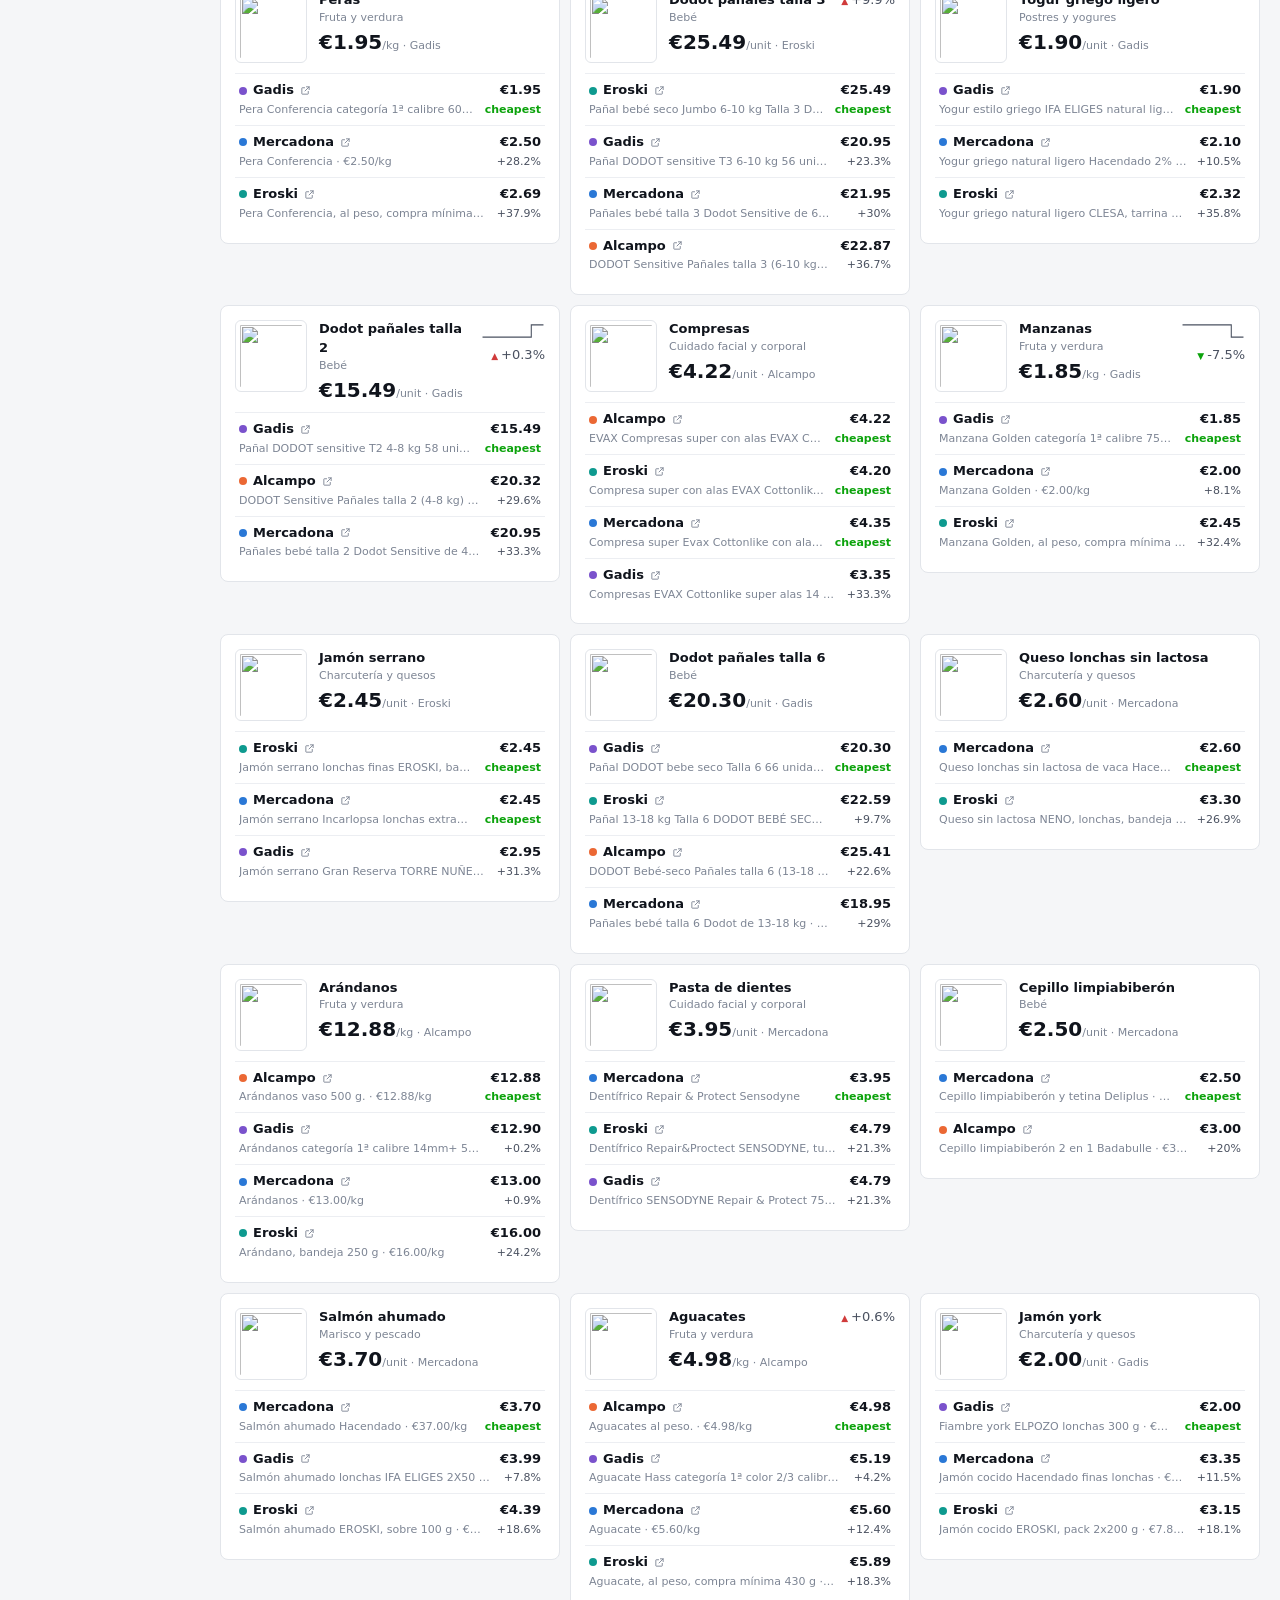
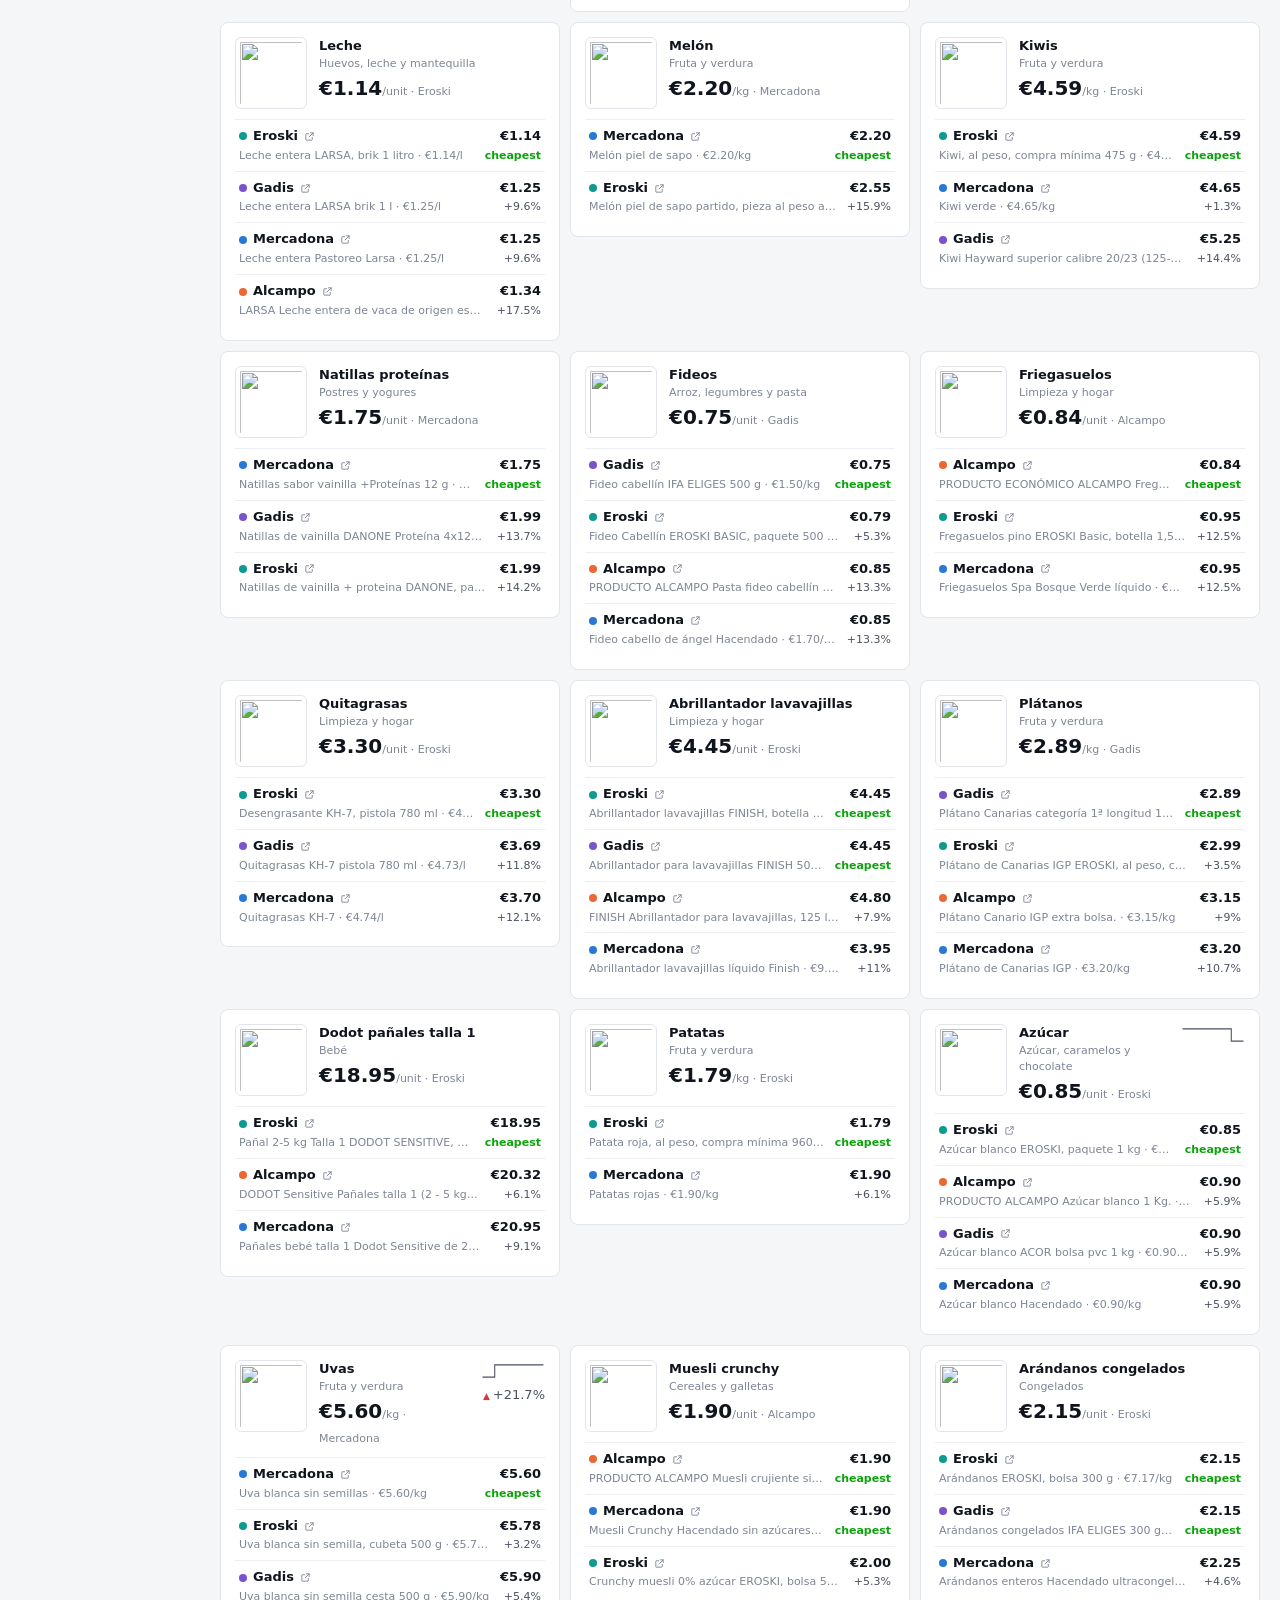
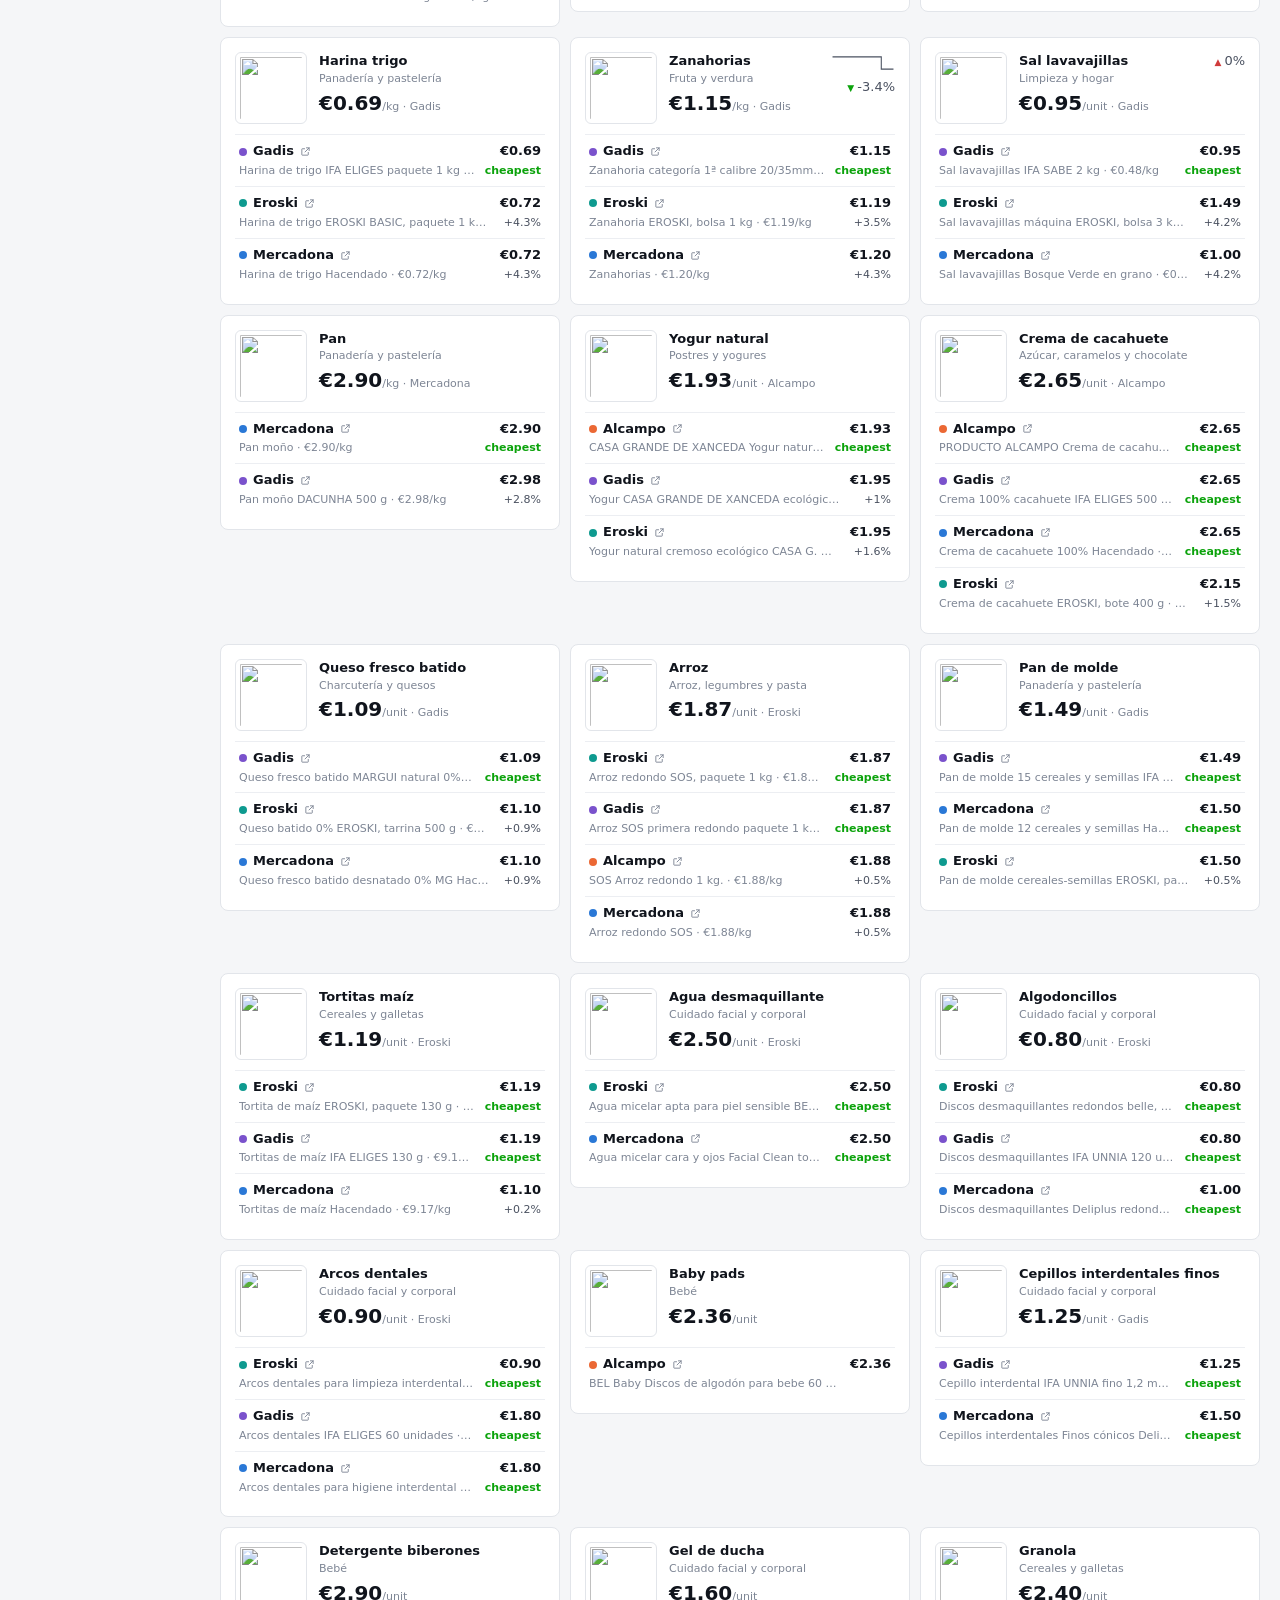
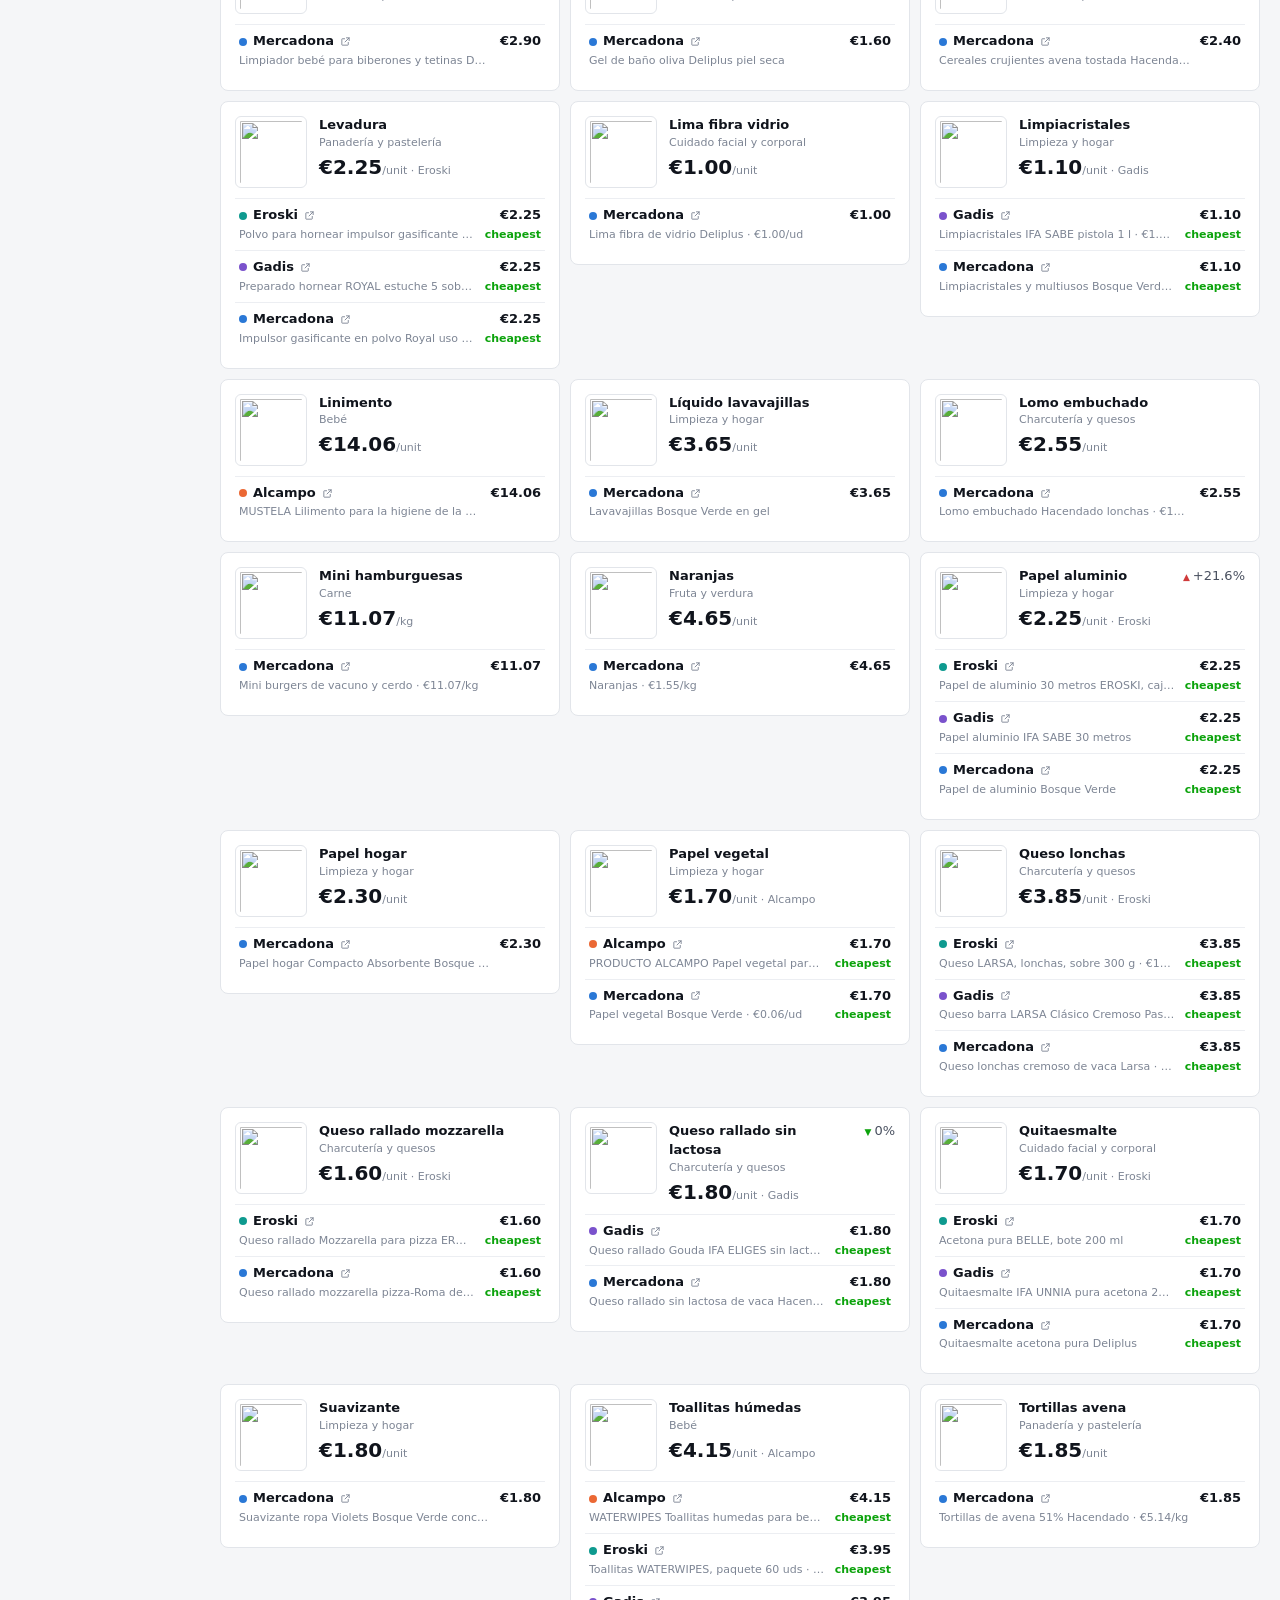
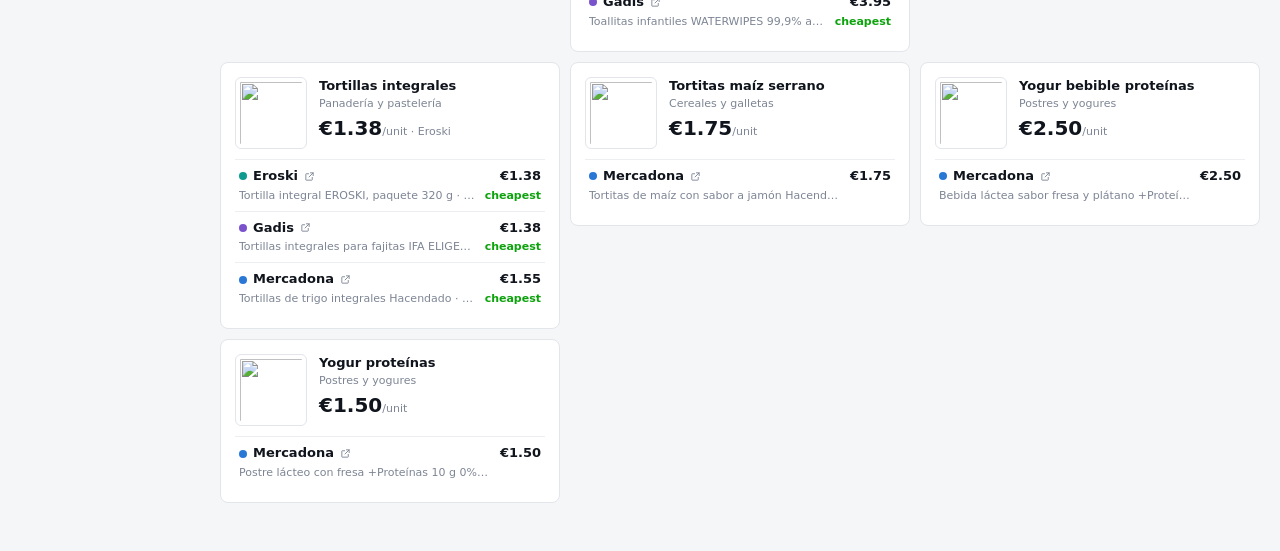
==== commit fb51903f: "Add the favicon of moilolon.com" ====
--- a/groceries/index.html
+++ b/groceries/index.html
@@ -5,6 +5,7 @@
   <meta name="viewport" content="width=device-width, initial-scale=1">
   <meta name="robots" content="noindex, nofollow">
   <title data-i18n="groceries.pageTitle">Groceries · Dashboards</title>
+  <link rel="icon" href="../favicon.svg" type="image/svg+xml">
   <link rel="stylesheet" href="../styles.css">
   <script src="../i18n.js"></script>
   <script src="../common.js"></script>
--- a/styles.css
+++ b/styles.css
@@ -138,7 +138,7 @@
 .button-group button.current { background: var(--active); color: var(--text); font-weight: 600; }
 
 .field { font: inherit; color: var(--text); background: var(--surface); border: 1px solid var(--border); border-radius: var(--radius); padding: 7px 10px; }
-input.field { min-width: 220px; }
+input.field { min-width: 250px; }
 
 /* Alerts on the summary */
 
